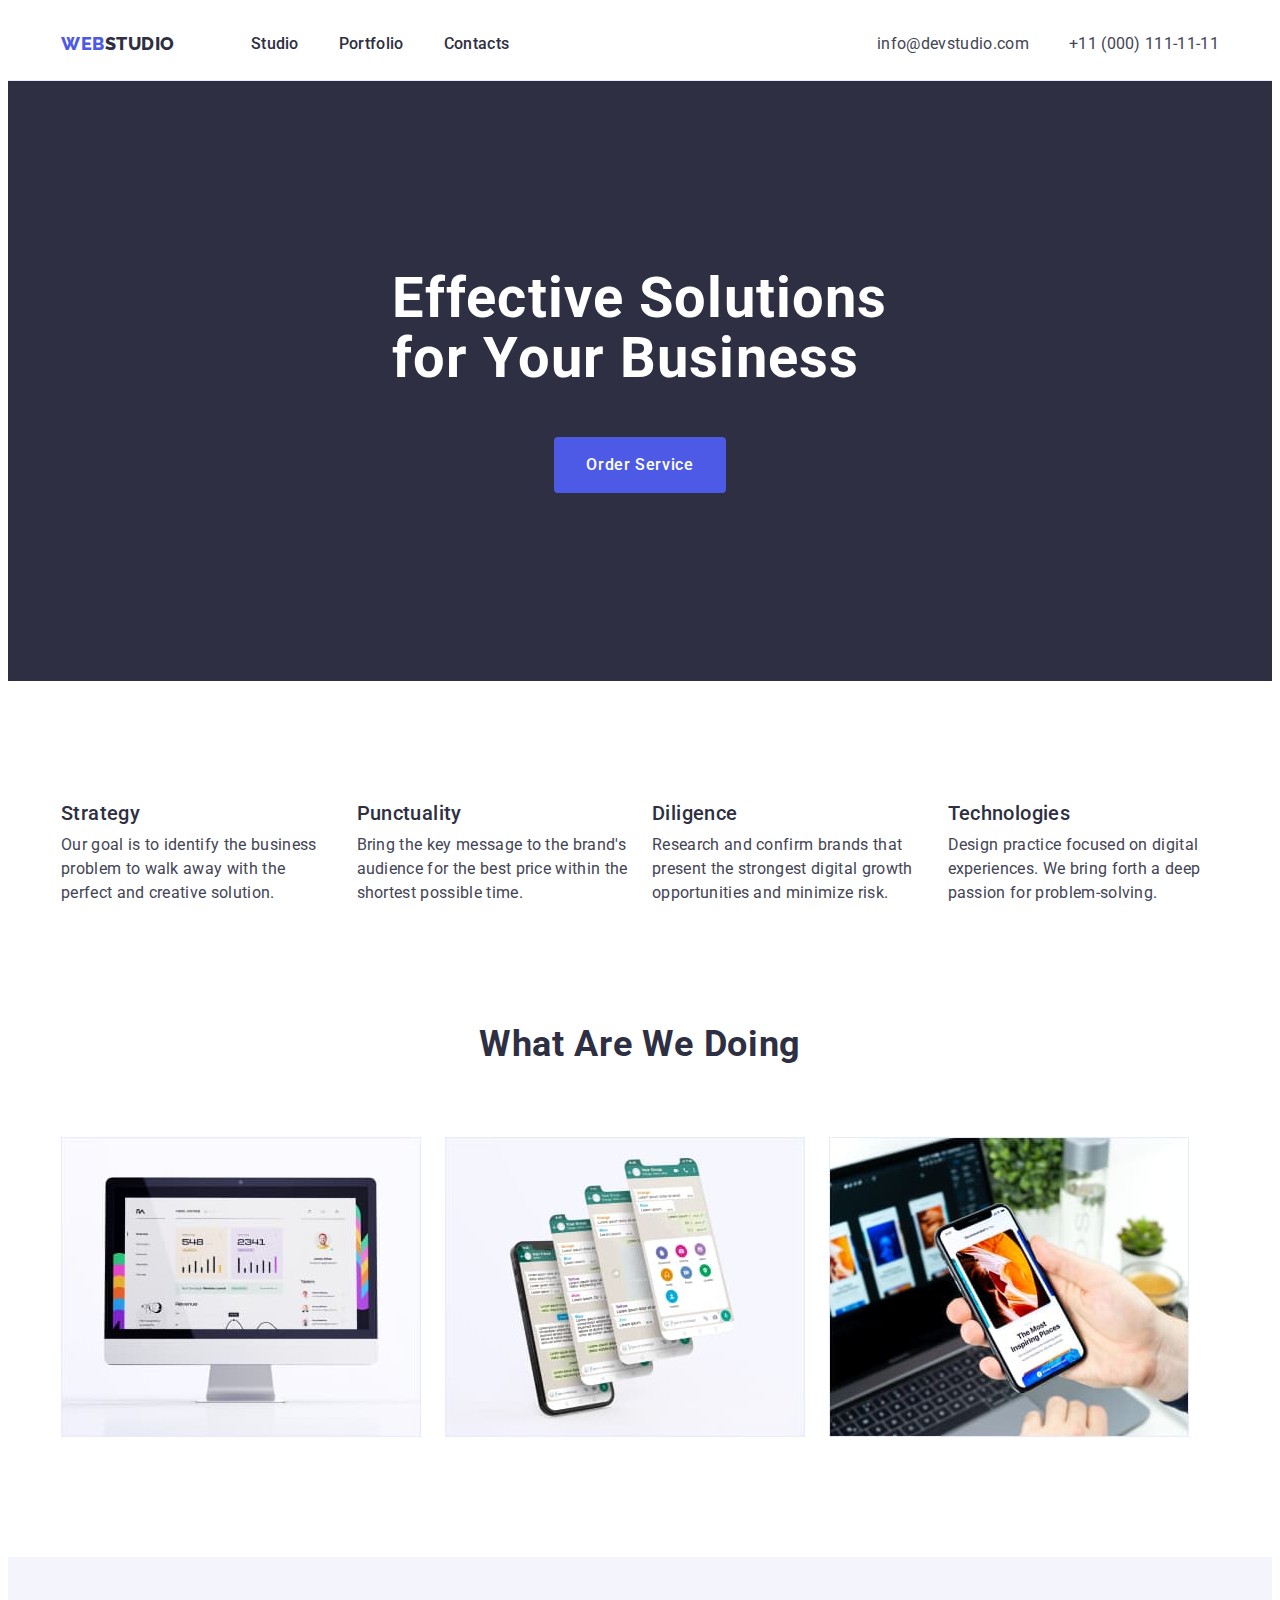
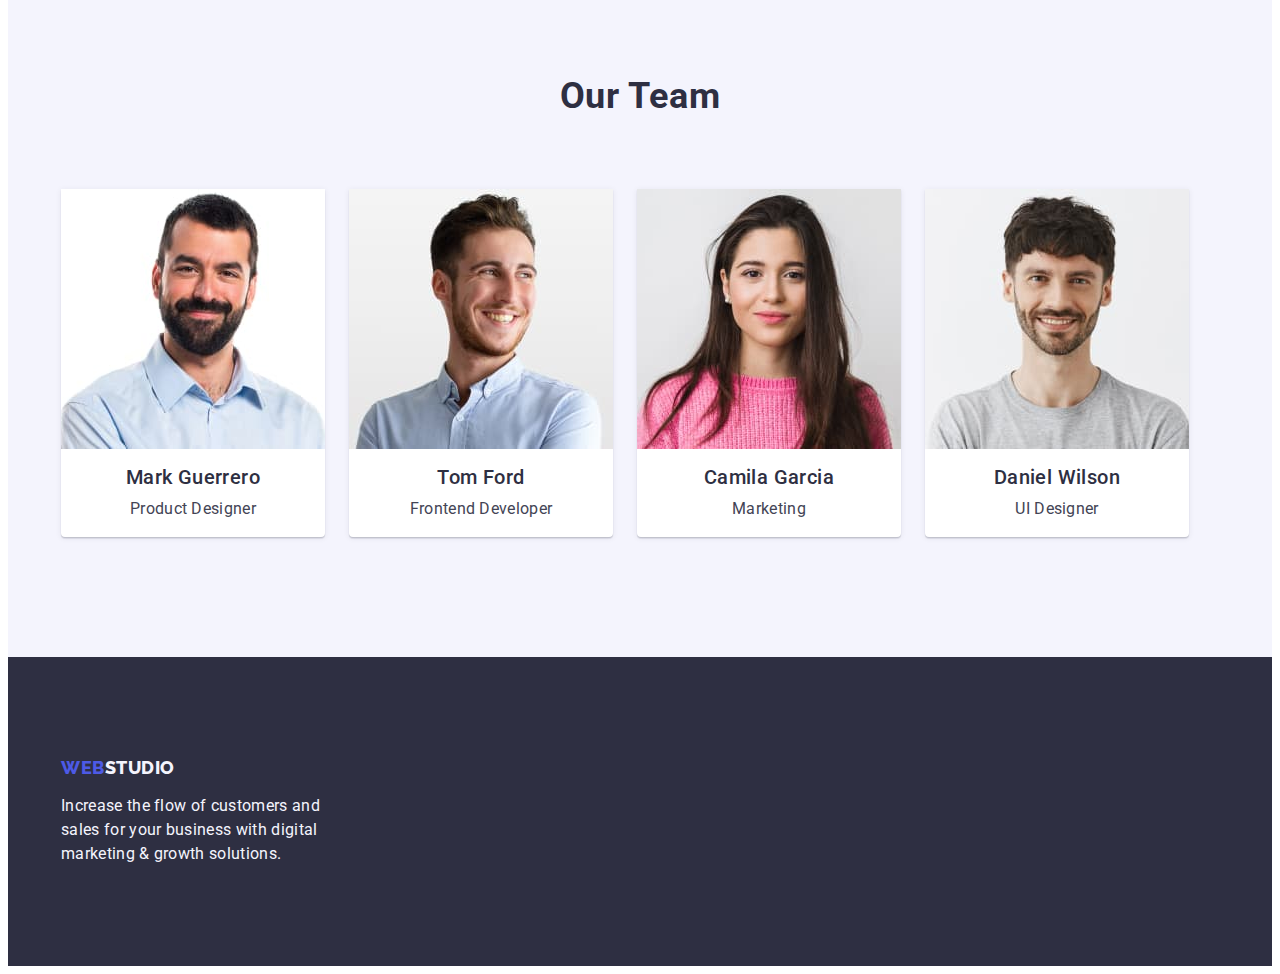
==== index.html @ 802c0e34 "Initial commit" ====
<!DOCTYPE html>
<html lang="en">
  <head>
    <meta charset="UTF-8" />
    <meta http-equiv="X-UA-Compatible" content="IE=edge" />
    <meta name="viewport" content="width=device-width, initial-scale=1.0" />
    <title>Studio</title>
    <link rel="preconnect" href="https://fonts.googleapis.com" />
    <link rel="preconnect" href="https://fonts.gstatic.com" crossorigin />
    <link
      href="https://fonts.googleapis.com/css2?family=Raleway:wght@800&family=Roboto:wght@400;500;700&display=swap"
      rel="stylesheet"
    />
    <link
      rel="stylesheet"
      href="https://cdnjs.cloudflare.com/ajax/libs/modern-normalize/1.1.0/modern-normalize.min.css"
      integrity="sha512-wpPYUAdjBVSE4KJnH1VR1HeZfpl1ub8YT/NKx4PuQ5NmX2tKuGu6U/JRp5y+Y8XG2tV+wKQpNHVUX03MfMFn9Q=="
      crossorigin="anonymous"
      referrerpolicy="no-referrer"
    />
    <link rel="stylesheet" href="./css/styles.css" />
  </head>
  <!-- =======================Header================ -->

    <header class="page-header">
      <div class="container page-header-container">
        <nav class="page-nav">
          <a href="./index.html" class="web-logo link"
            >Web<span class="studio-logo-dark">Studio</span></a
          >
          <ul class="menu list">
            <li class="menu-item">
              <a class="menu-link link" href="./index.html">Studio</a>
            </li>
            <li class="menu-item">
              <a class="menu-link link" href="./portfolio.html">Portfolio</a>
            </li>
            <li class="menu-item">
              <a class="menu-link link" href="">Contacts</a>
            </li>
          </ul>
        </nav>
        <div>
          <address class="adress">
            <ul class="contact list">
              <li class="contact-list">
                <a class="contact-link link" href="mailto:info@devstudio.com"
                  >info@devstudio.com</a
                >
              </li>
              <li class="contact-list">
                <a class="contact-link link" href="tel:+110001111111"
                  >+11 (000) 111-11-11</a
                >
              </li>
            </ul>
          </address>
        </div>
      </div>
    </header>                   
    <main>
      <!--===================== Section hero ============-->
      <section class="hero">
        <div class="container hero-container">
          <h1 class="hero-title">Effective Solutions for Your Business</h1>
          <button type="button" class="type-button">Order Service</button>
        </div>
      </section>
      <!-- =================Section task and goals============= -->
      <section class="section-task section">
        <div class="container task-container">
          <h2 class="secondary-title" hidden>Tasks and goals</h2>

          <ul class="task-list list">
            <li class="title-list">
              <h3 class="title">Strategy</h3>
              <p class="descr-title descr-title-dark">
                Our goal is to identify the business problem to walk away with
                the perfect and creative solution.
              </p>
            </li>
            <li class="title-list">
              <h3 class="title">Punctuality</h3>
              <p class="descr-title descr-title-dark">
                Bring the key message to the brand's audience for the best price
                within the shortest possible time.
              </p>
            </li>
            <li class="title-list">
              <h3 class="title">Diligence</h3>
              <p class="descr-title descr-title-dark">
                Research and confirm brands that present the strongest digital
                growth opportunities and minimize risk.
              </p>
            </li>
            <li class="title-list">
              <h3 class="title">Technologies</h3>
              <p class="descr-title descr-title-dark">
                Design practice focused on digital experiences. We bring forth a
                deep passion for problem-solving.
              </p>
            </li>
          </ul>
        </div>
      </section>
      <!-- ================Section What are we doing ============-->
      <section class="section-work">
        <div class="container">
          <h2 class="secondary-title">What are we doing</h2>
          <ul class="work list">
            <li class="work-logo">
              <img src="./images/img1.jpg" alt="Photo" width="360" />
            </li>
            <li class="work-logo">
              <img src="./images/img2.jpg" alt="Photo" width="360" />
            </li>
            <li class="work-logo">
              <img src="./images/img3.jpg" alt="Photo" width="360" />
            </li>
          </ul>
        </div>
      </section>
      <!--======================= Section our team================ -->
      <section class="section-team section">
        <div class="container">
          <h2 class="secondary-title">Our Team</h2>
          <ul class="team list">
            <li class="team-list">
              <img
                src="./images/mark-guerrero.jpg"
                alt="mark guerrero"
                width="264"
              />
              <div class="employees-card">
                <h3 class="name-title">Mark Guerrero</h3>
                <p class="descr-title descr-title-dark">Product Designer</p>
              </div>
            </li>
            <li class="team-list">
              <img src="./images//tom-ford.jpg" alt="tom ford" width="264" />
              <div class="employees-card">
                <h3 class="name-title">Tom Ford</h3>
                <p class="descr-title descr-title-dark">Frontend Developer</p>
              </div>
            </li>
            <li class="team-list">
              <img
                src="./images/camila-garcia.jpg"
                alt="camila garcia"
                width="264"
              />
              <div class="employees-card">
                <h3 class="name-title">Camila Garcia</h3>
                <p class="descr-title descr-title-dark">Marketing</p>
              </div>
            </li>
            <li class="team-list">
              <img
                src="./images/daniel-wilson.jpg"
                alt="daniel wilson"
                width="264"
              />
              <div class="employees-card">
                <h3 class="name-title">Daniel Wilson</h3>
                <p class="descr-title descr-title-dark">UI Designer</p>
              </div>
            </li>
          </ul>
        </div>
      </section>
    </main>
    <!-- =============================Footer====================== -->

    <footer class="page-footer">
      <div class="container box-footer">
        <a href="./index.html" class="web-logo link"
          >Web<span class="studio-logo-light">Studio</span></a
        >
        <p class="descr-title descr-title-light">
          Increase the flow of customers and sales for your business with
          digital marketing & growth solutions.
        </p>
      </div>
    </footer>
  </body>
</html>
---- css/styles.css ----
:root {
  --accent-color: #404bbf;
  --pimary-font: "Roboto", sans-serif;
  --secondary-font: "Raleway", sans-serif;
  --primary-text-color: #434455;
  --secondary-text-color: #2e2f42;
  --background-color-navy: #2e2f42;
  --logo-text-light: #f4f4fd;
  --background-color-white: #ffffff;
  --background-color-cloud: #f4f4fd;
  --web-logo: #4d5ae5;
  --paragraf-dark: #434455;
  --white: #ffffff;
  --cloud: #f4f4fd;
  --button-iris: #4d5ae5;
}

h1,
h2,
h3,
h4,
p {
  margin-top: 0;
  margin-bottom: 0;
}
ul,
ol {
  margin-top: 0;
  margin-bottom: 0;
  padding-left: 0;
}
img {
  display: block;
  max-width: 100%;
  height: auto;
}
button {
  cursor: pointer;
}

.link {
  text-decoration: none;
}
.list {
  list-style: none;
}
body {
  font-family: var(--pimary-font);
  color: var(--primary-text-color);
  background-color: var(--background-color-white);
}

.section {
  padding-top: 120px;
  padding-bottom: 120px;
}
.container {
  width: 1158px;
  margin-left: auto;
  margin-right: auto;

  padding-left: 15px;
  padding-right: 15px;
}

.descr-title-dark {
  color: var(--paragraf-dark);
}
.descr-title-light {
  color: var(--cloud);
}
.adress {
  font-style: normal;
}

/* ======================================Header========================================== */
.page-header {
  padding-top: 24px;
  padding-bottom: 24px;
  border-bottom: 1px solid #e7e9fc;
}
.page-header-container {
  display: flex;
  align-items: center;
  justify-content: space-between;
}
.page-nav {
  display: flex;
  align-items: center;
}
.studio-logo-dark {
  margin-right: 76px;
}
.menu-item:not(:last-child) {
  margin-right: 40px;
}
.menu {
  display: flex;
  align-items: center;
}
.contact {
  display: flex;
  align-items: center;
}
.contact-link {
  font-size: 16px;
  line-height: 1.5;
  letter-spacing: 0.02em;
  cursor: pointer;
  color: var(--primary-text-color);
}
.contact-list:not(:last-child) {
  margin-right: 40px;
}
.contact-link:hover,
.contact-link:focus {
  color: var(--accent-color);
}
.secondary-title {
  font-weight: 700;
  font-size: 36px;
  line-height: 1.11;
  letter-spacing: 0.02em;
  text-transform: capitalize;
  color: var(--secondary-text-color);
}
.web-logo {
  font-family: var(--secondary-font);
  font-weight: 800;
  font-size: 18px;
  line-height: 1.17;
  letter-spacing: 0.03em;
  text-transform: uppercase;
  color: var(--web-logo);
}

.studio-logo-dark {
  font-family: var(--secondary-font);
  font-weight: 800;
  font-size: 18px;

  letter-spacing: 0.03em;
  text-transform: uppercase;
  color: var(--secondary-text-color);
}

.menu-link {
  font-style: normal;
  font-weight: 500;
  font-size: 16px;
  line-height: 1.5;
  letter-spacing: 0.02em;
  color: var(--secondary-text-color);
}

.menu-link:hover,
.menu-link:focus {
  color: var(--accent-color);
}

/* ======================================Hero========================================== */

.hero {
  background-color: var(--background-color-navy);
  padding-top: 188px;
  padding-bottom: 188px;
}
.hero-title {
  max-width: 496px;
  height: 120px;
  font-weight: 700;
  font-size: 56px;
  line-height: 1.07;
  letter-spacing: 0.02em;
  color: var(--white);
  display: flex;
  align-items: center;
  margin: 0 auto;
  margin-bottom: 48px;
}
.type-button {
  min-width: 169px;
  font-family: inherit;
  font-style: normal;
  font-weight: 500;
  font-size: 16px;
  line-height: 1.5;
  letter-spacing: 0.04em;
  color: var(--white);
  background: var(--web-logo);
  border: none;
  border-radius: 4px;

  margin: auto;

  display: block;
  padding: 16px 32px;
  background: #4d5ae5;
}

.type-button:hover,
.type-button:focus {
  background-color: var(--accent-color);
  color: var(--white);
}

/* ======================================Task and goals========================================== */

.task-list {
  padding: 0;
  margin: 0;

  display: flex;
  flex-wrap: wrap;
}
.title-list {
  width: calc((100% - 72px) / 4);
}

.title-list:not(:last-child) {
  margin-right: 24px;
}

.title {
  font-weight: 500;
  font-size: 20px;
  line-height: 1.2;
  letter-spacing: 0.02em;
  color: var(--secondary-text-color);
}

.descr-title {
  font-size: 16px;
  line-height: 1.5;
  letter-spacing: 0.02em;
}
.descr-title {
  margin-top: 8px;
}
.container > .descr-title-light {
  margin-top: 16px;
  width: 264px;
}
/* ============================Section work==================== */
.section-work {
  padding-bottom: 120px;
}
.secondary-title {
  text-align: center;
  margin-bottom: 72px;
}
.work {
  display: flex;
  flex-wrap: wrap;
}

.work-logo:not(:last-child) {
  margin-right: 24px;
}
/* ========================Our team===================== */

.section-team {
  background-color: var(--background-color-cloud);
}
.team {
  display: flex;
  flex-wrap: wrap;
  text-align: center;
}
.team-list {
  background-color: var(--background-color-white);
  box-shadow: 0px 1px 6px rgba(46, 47, 66, 0.08),
    0px 1px 1px rgba(46, 47, 66, 0.16), 0px 2px 1px rgba(46, 47, 66, 0.08);
  border-radius: 0px 0px 4px 4px;
}
.team-list {
  flex-basis: calc(100% - 72px) / 4;
}
.team-list:not(:last-child) {
  margin-right: 24px;
}
.employees-card {
  padding: 16px 32px;
}
.name-title {
  font-weight: 500;
  font-size: 20px;
  line-height: 1.2;
  letter-spacing: 0.02em;
  color: var(--secondary-text-color);
}
/* ======================================footer========================================== */

.page-footer {
  background-color: var(--background-color-navy);
  padding-top: 100px;
  padding-bottom: 100px;
}
.studio-logo-light {
  color: var(--cloud);
}

/* <!-- ==================Portfolio ==================--> */
.page-works {
  padding-top: 96px;
  padding-bottom: 120px;
}

.nav-button {
  min-width: 116px;
  font-family: inherit;
  font-weight: 500;
  font-size: 16px;
  line-height: 1.5;
  letter-spacing: 0.04em;
  color: var(--button-iris);
  background: var(--background-color-cloud);
  border: none;
  padding: 12px 24px;
  border: 1px solid #e7e9fc;
  border-radius: 4px;
}
.portfolio-button:not(:last-child) {
  margin-right: 24px;
}

.buttons {
  display: flex;
  flex-wrap: wrap;
  justify-content: center;
  margin-bottom: 72px;
}

.nav-button:hover,
.nav-button:focus {
  background-color: var(--accent-color);
  color: var(--white);
}

.portfolio-list {
  padding: 0;
  margin: 0;
  display: flex;
  flex-wrap: wrap;
  gap: 24px;
  row-gap: 48px;
}

.portfolio-list > .portfolio-item {
  flex-basis: calc(100% - 48px) / 3;
}
.card {
  border: solid 1px #e7e9fc;
  border-top: none;
  padding-top: 32px;
  padding-bottom: 32px;
  padding-left: 16px;
}
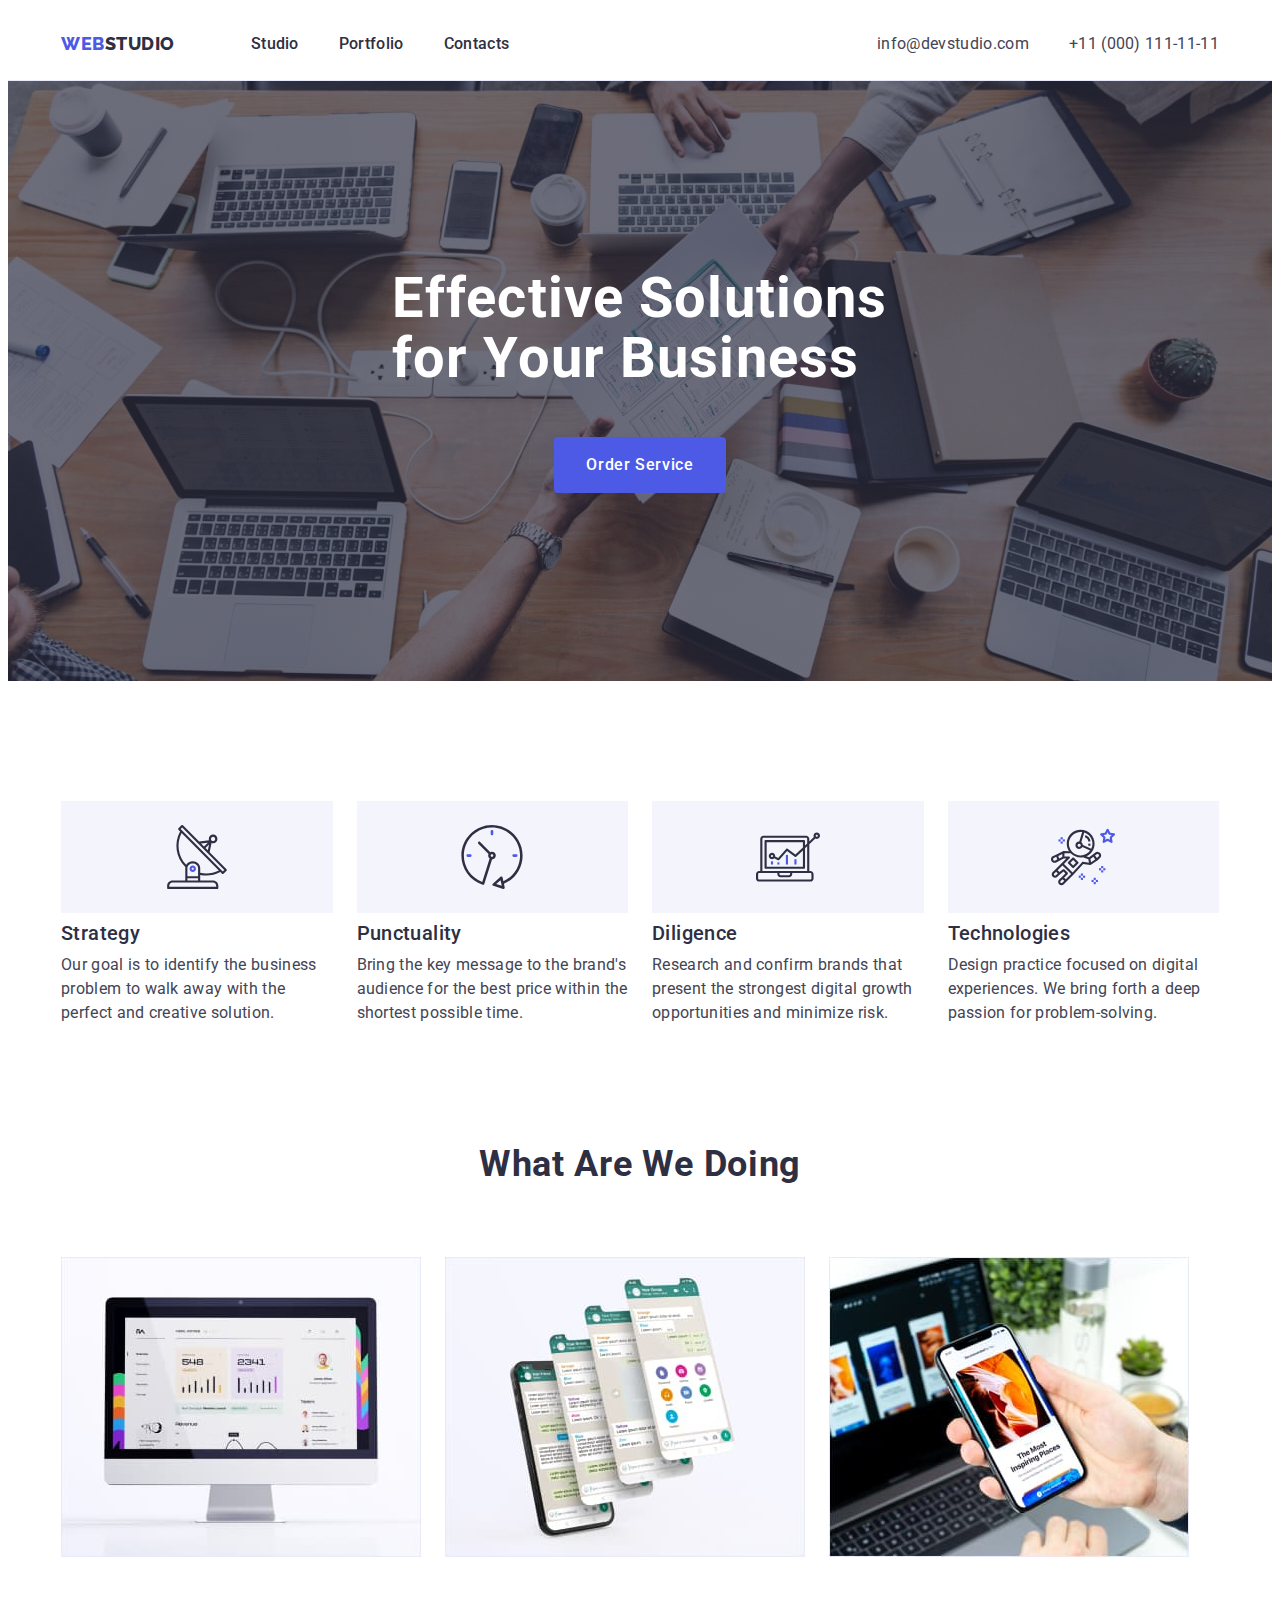
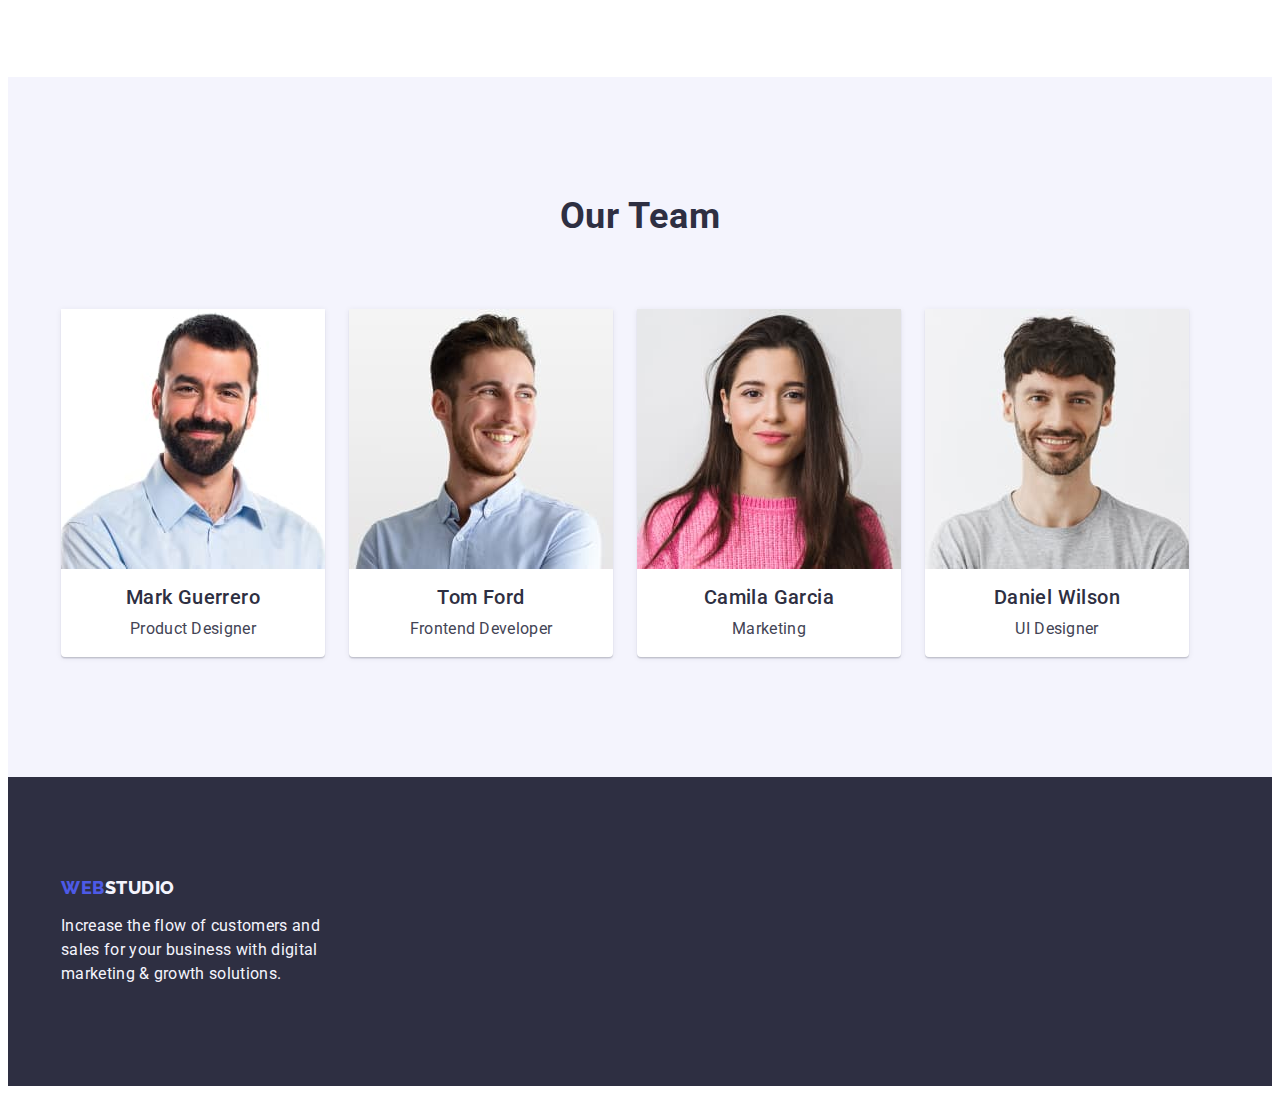
==== commit a97e31e0: "Summary" ====
--- a/index.html
+++ b/index.html
@@ -60,10 +60,13 @@
     </header>                   
     <main>
       <!--===================== Section hero ============-->
+       <div class="overlay">
       <section class="hero">
         <div class="container hero-container">
+         
           <h1 class="hero-title">Effective Solutions for Your Business</h1>
           <button type="button" class="type-button">Order Service</button>
+        </div>
         </div>
       </section>
       <!-- =================Section task and goals============= -->
@@ -71,29 +74,29 @@
         <div class="container task-container">
           <h2 class="secondary-title" hidden>Tasks and goals</h2>
 
-          <ul class="task-list list">
-            <li class="title-list">
+          <ul class="task-list list ">
+            <li class="title-list icon-antenna position-icon">
               <h3 class="title">Strategy</h3>
               <p class="descr-title descr-title-dark">
                 Our goal is to identify the business problem to walk away with
                 the perfect and creative solution.
               </p>
             </li>
-            <li class="title-list">
+            <li class="title-list icon-clock position-icon">
               <h3 class="title">Punctuality</h3>
               <p class="descr-title descr-title-dark">
                 Bring the key message to the brand's audience for the best price
                 within the shortest possible time.
               </p>
             </li>
-            <li class="title-list">
+            <li class="title-list icon-diagram position-icon">
               <h3 class="title">Diligence</h3>
               <p class="descr-title descr-title-dark">
                 Research and confirm brands that present the strongest digital
                 growth opportunities and minimize risk.
               </p>
             </li>
-            <li class="title-list">
+            <li class="title-list icon-astronaut position-icon">
               <h3 class="title">Technologies</h3>
               <p class="descr-title descr-title-dark">
                 Design practice focused on digital experiences. We bring forth a
--- a/css/styles.css
+++ b/css/styles.css
@@ -72,7 +72,11 @@
 .adress {
   font-style: normal;
 }
-
+.position-icon::before {
+  background-repeat: no-repeat;
+  background-position: center;
+  
+}
 /* ======================================Header========================================== */
 .page-header {
   padding-top: 24px;
@@ -161,7 +165,6 @@
 /* ======================================Hero========================================== */
 
 .hero {
-  background-color: var(--background-color-navy);
   padding-top: 188px;
   padding-bottom: 188px;
 }
@@ -177,6 +180,21 @@
   align-items: center;
   margin: 0 auto;
   margin-bottom: 48px;
+}
+.overlay {
+  max-width: 1440px;
+  height: 600px;
+  margin-right: auto;
+  margin-left: auto;
+  background-image: linear-gradient(
+      to right,
+      rgba(46, 47, 66, 0.7),
+      rgba(46, 47, 66, 0.7)
+    ),
+    url(../images/people-office\ .jpg);
+  background-size: cover;
+  background-position: center;
+  background-repeat: no-repeat;
 }
 .type-button {
   min-width: 169px;
@@ -219,6 +237,30 @@
 
 .title-list:not(:last-child) {
   margin-right: 24px;
+}
+.title-list::before {
+  display: block;
+  content: "";
+  height: 112px;
+  background-color: var(--background-color-cloud);
+ 
+  margin-bottom: 8px;
+}
+.icon-antenna::before {
+  background-image: url(../images/antenna\ .svg);
+  background-size: 64px;
+}
+.icon-clock::before {
+  background-image: url(../images/clock\ .svg);
+  background-size: 64px;
+}
+.icon-diagram::before {
+  background-image: url(../images/diagram\ .svg);
+  background-size: 64px;
+}
+.icon-astronaut::before {
+  background-image: url(../images/astronaut\ .svg);
+ background-size: 64px;
 }
 
 .title {
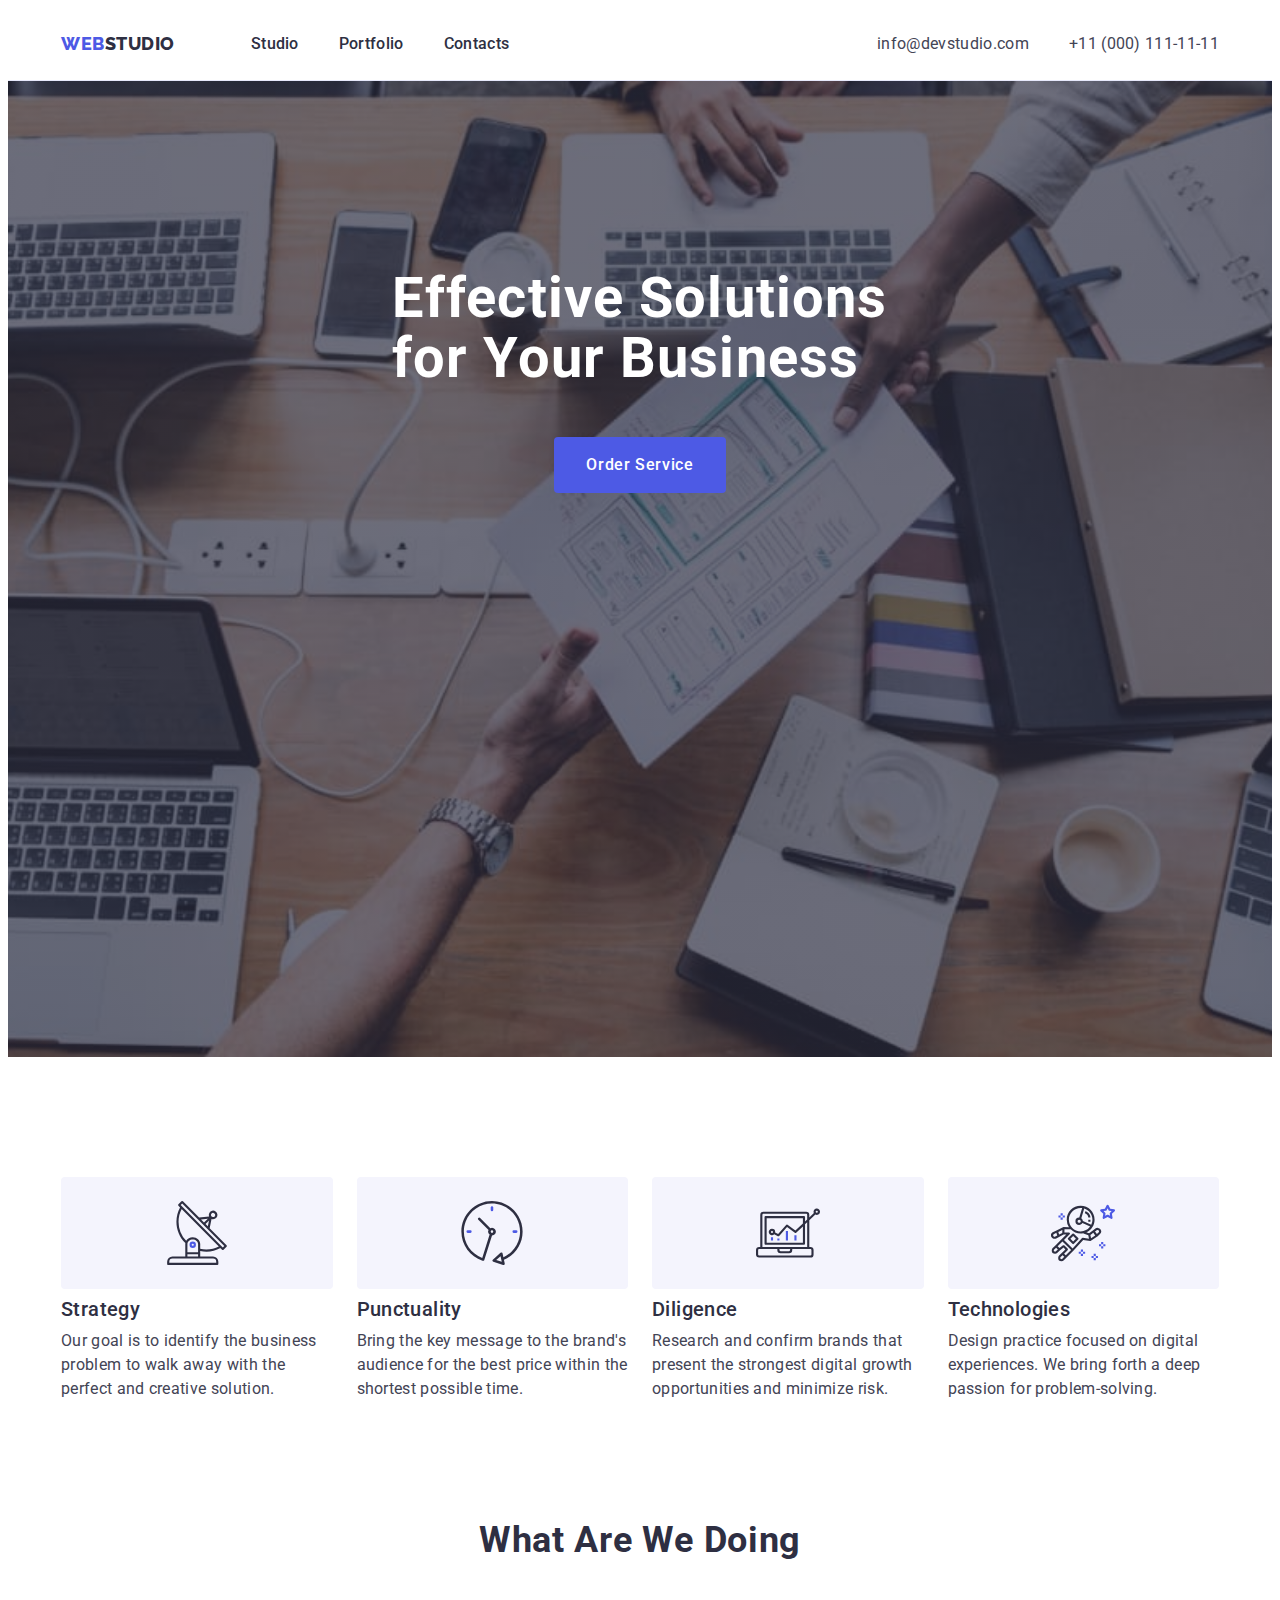
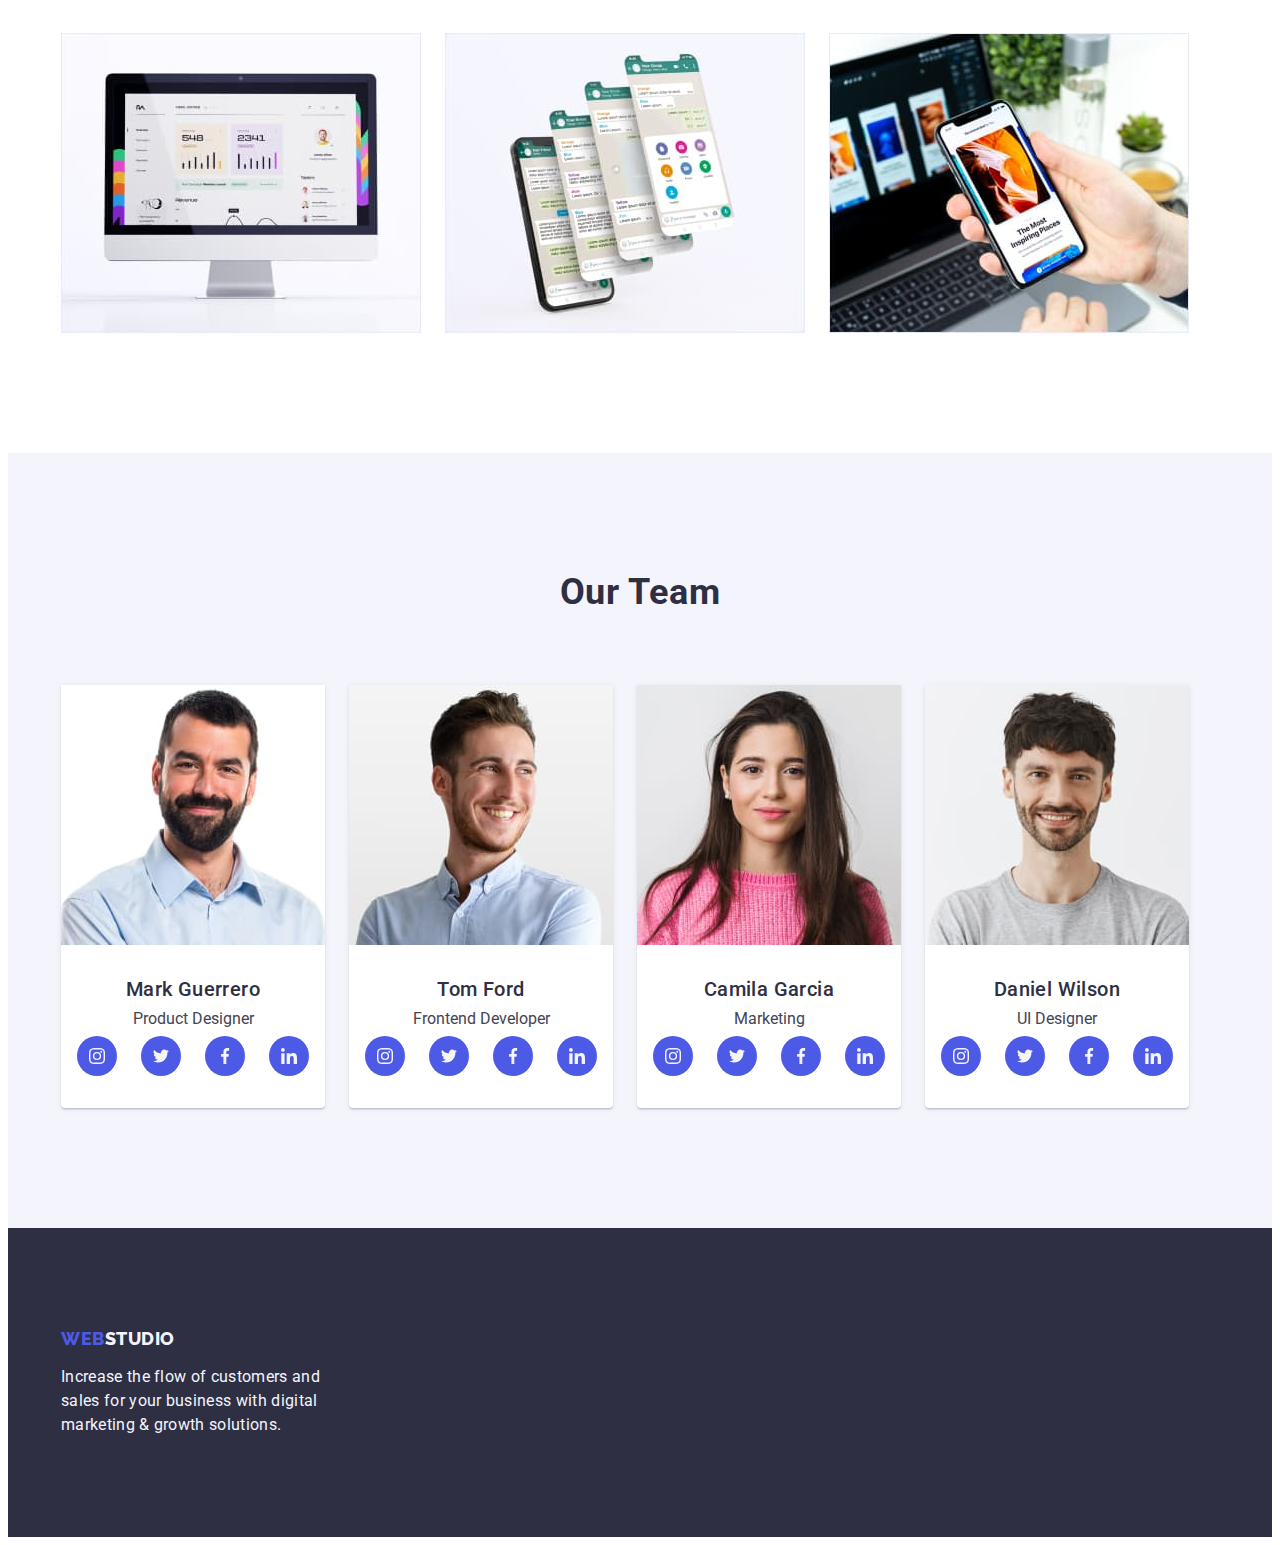
==== commit 4b232378: "Summary" ====
--- a/index.html
+++ b/index.html
@@ -21,7 +21,7 @@
     <link rel="stylesheet" href="./css/styles.css" />
   </head>
   <!-- =======================Header================ -->
-
+  <body>
     <header class="page-header">
       <div class="container page-header-container">
         <nav class="page-nav">
@@ -57,16 +57,14 @@
           </address>
         </div>
       </div>
-    </header>                   
+    </header>
     <main>
       <!--===================== Section hero ============-->
-       <div class="overlay">
-      <section class="hero">
+
+      <section class="hero overlay">
         <div class="container hero-container">
-         
           <h1 class="hero-title">Effective Solutions for Your Business</h1>
           <button type="button" class="type-button">Order Service</button>
-        </div>
         </div>
       </section>
       <!-- =================Section task and goals============= -->
@@ -74,34 +72,63 @@
         <div class="container task-container">
           <h2 class="secondary-title" hidden>Tasks and goals</h2>
 
-          <ul class="task-list list ">
+          <ul class="task-list list">
             <li class="title-list icon-antenna position-icon">
-              <h3 class="title">Strategy</h3>
-              <p class="descr-title descr-title-dark">
-                Our goal is to identify the business problem to walk away with
-                the perfect and creative solution.
-              </p>
-            </li>
-            <li class="title-list icon-clock position-icon">
-              <h3 class="title">Punctuality</h3>
-              <p class="descr-title descr-title-dark">
-                Bring the key message to the brand's audience for the best price
-                within the shortest possible time.
-              </p>
-            </li>
-            <li class="title-list icon-diagram position-icon">
-              <h3 class="title">Diligence</h3>
-              <p class="descr-title descr-title-dark">
-                Research and confirm brands that present the strongest digital
-                growth opportunities and minimize risk.
-              </p>
-            </li>
-            <li class="title-list icon-astronaut position-icon">
-              <h3 class="title">Technologies</h3>
-              <p class="descr-title descr-title-dark">
-                Design practice focused on digital experiences. We bring forth a
-                deep passion for problem-solving.
-              </p>
+              <a class="task-link-box link" href="">
+                <div class="font-task">
+                  <svg class="task-icon" width="64" height="64">
+                    <use href="./images/icons.svg#icon-antenna"></use>
+                  </svg>
+                </div>
+                <h3 class="title">Strategy</h3>
+                <p class="descr-title descr-title-dark">
+                  Our goal is to identify the business problem to walk away with
+                  the perfect and creative solution.
+                </p>
+              </a>
+            </li>
+
+            <li class="title-list icon-antenna position-icon">
+              <a class="task-link-box link" href="">
+                <div class="font-task">
+                  <svg class="task-icon" width="64" height="64">
+                    <use href="./images/icons.svg#icon-clock"></use>
+                  </svg>
+                </div>
+                <h3 class="title">Punctuality</h3>
+                <p class="descr-title descr-title-dark">
+                  Bring the key message to the brand's audience for the best
+                  price within the shortest possible time.
+                </p>
+              </a>
+            </li>
+            <li class="title-list icon-antenna position-icon">
+              <a class="task-link-box link" href="">
+                <div class="font-task">
+                  <svg class="task-icon" width="64" height="64">
+                    <use href="./images/icons.svg#icon-diagram"></use>
+                  </svg>
+                </div>
+                <h3 class="title">Diligence</h3>
+                <p class="descr-title descr-title-dark">
+                  Research and confirm brands that present the strongest digital
+                  growth opportunities and minimize risk.
+                </p>
+              </a>
+            </li>
+            <li class="title-list icon-antenna position-icon">
+              <a class="task-link-box link" href="">
+                <div class="font-task">
+                  <svg class="task-icon" width="64" height="64">
+                    <use href="./images/icons.svg#icon-astronaut"></use>
+                  </svg>
+                </div>
+                <h3 class="title">Technologies</h3>
+                <p class="descr-title descr-title-dark">
+                  Design practice focused on digital experiences. We bring forth
+                  a deep passion for problem-solving.
+                </p>
+              </a>
             </li>
           </ul>
         </div>
@@ -136,14 +163,78 @@
               />
               <div class="employees-card">
                 <h3 class="name-title">Mark Guerrero</h3>
-                <p class="descr-title descr-title-dark">Product Designer</p>
+                <p class="description-title descr-title-dark">
+                  Product Designer
+                </p>
+                <ul class="team-icon-list list">
+                  <li class="icon-list-item">
+                    <a class="team-icon-link" href="">
+                      <svg class="link-icon" width="16" height="16">
+                        <use href="./images/icons.svg#icon-instagram"></use>
+                      </svg>
+                    </a>
+                  </li>
+                  <li class="icon-list-item">
+                    <a class="team-icon-link" href="">
+                      <svg class="link-icon" width="16" height="16">
+                        <use href="./images/icons.svg#icon-twitter"></use>
+                      </svg>
+                    </a>
+                  </li>
+                  <li class="icon-list-item">
+                    <a class="team-icon-link" href="">
+                      <svg class="link-icon" width="16" height="16">
+                        <use href="./images/icons.svg#icon-facebook"></use>
+                      </svg>
+                    </a>
+                  </li>
+                  <li class="icon-list-item">
+                    <a class="team-icon-link" href="">
+                      <svg class="link-icon" width="16" height="16">
+                        <use href="./images/icons.svg#icon-linkedin"></use>
+                      </svg>
+                    </a>
+                  </li>
+                </ul>
               </div>
             </li>
             <li class="team-list">
               <img src="./images//tom-ford.jpg" alt="tom ford" width="264" />
               <div class="employees-card">
                 <h3 class="name-title">Tom Ford</h3>
-                <p class="descr-title descr-title-dark">Frontend Developer</p>
+                <p class="description-title descr-title-dark">
+                  Frontend Developer
+                </p>
+                <ul class="team-icon-list list">
+                  <li class="icon-list-item">
+                    <a class="team-icon-link" href="">
+                      <svg class="link-icon" width="16" height="16">
+                        <use href="./images/icons.svg#icon-instagram"></use>
+                      </svg>
+                    </a>
+                  </li>
+                  <li class="icon-list-item">
+                    <a class="team-icon-link" href="">
+                      <svg class="link-icon" width="16" height="16">
+                        <use href="./images/icons.svg#icon-twitter"></use>
+                      </svg>
+                    </a>
+                  </li>
+                  <li class="icon-list-item">
+                    <a class="team-icon-link" href="">
+                      <svg class="link-icon" width="16" height="16">
+                        <use href="./images/icons.svg#icon-facebook"></use>
+                      </svg>
+                    </a>
+                  </li>
+                  <li class="icon-list-item">
+                    <a class="team-icon-link" href="">
+                      <svg class="link-icon" width="16" height="16">
+                        <use href="./images/icons.svg#icon-linkedin"></use>
+                      </svg>
+                    </a>
+                  </li>
+                </ul>
               </div>
             </li>
             <li class="team-list">
@@ -154,7 +245,37 @@
               />
               <div class="employees-card">
                 <h3 class="name-title">Camila Garcia</h3>
-                <p class="descr-title descr-title-dark">Marketing</p>
+                <p class="description-title descr-title-dark">Marketing</p>
+                <ul class="team-icon-list list">
+                  <li class="icon-list-item">
+                    <a class="team-icon-link" href="">
+                      <svg class="link-icon" width="16" height="16">
+                        <use href="./images/icons.svg#icon-instagram"></use>
+                      </svg>
+                    </a>
+                  </li>
+                  <li class="icon-list-item">
+                    <a class="team-icon-link" href="">
+                      <svg class="link-icon" width="16" height="16">
+                        <use href="./images/icons.svg#icon-twitter"></use>
+                      </svg>
+                    </a>
+                  </li>
+                  <li class="icon-list-item">
+                    <a class="team-icon-link" href="">
+                      <svg class="link-icon" width="16" height="16">
+                        <use href="./images/icons.svg#icon-facebook"></use>
+                      </svg>
+                    </a>
+                  </li>
+                  <li class="icon-list-item">
+                    <a class="team-icon-link" href="">
+                      <svg class="link-icon" width="16" height="16">
+                        <use href="./images/icons.svg#icon-linkedin"></use>
+                      </svg>
+                    </a>
+                  </li>
+                </ul>
               </div>
             </li>
             <li class="team-list">
@@ -165,7 +286,37 @@
               />
               <div class="employees-card">
                 <h3 class="name-title">Daniel Wilson</h3>
-                <p class="descr-title descr-title-dark">UI Designer</p>
+                <p class="description-title descr-title-dark">UI Designer</p>
+                <ul class="team-icon-list list">
+                  <li class="icon-list-item">
+                    <a class="team-icon-link" href="">
+                      <svg class="link-icon" width="16" height="16">
+                        <use href="./images/icons.svg#icon-instagram"></use>
+                      </svg>
+                    </a>
+                  </li>
+                  <li class="icon-list-item">
+                    <a class="team-icon-link" href="">
+                      <svg class="link-icon" width="16" height="16">
+                        <use href="./images/icons.svg#icon-twitter"></use>
+                      </svg>
+                    </a>
+                  </li>
+                  <li class="icon-list-item">
+                    <a class="team-icon-link" href="">
+                      <svg class="link-icon" width="16" height="16">
+                        <use href="./images/icons.svg#icon-facebook"></use>
+                      </svg>
+                    </a>
+                  </li>
+                  <li class="icon-list-item">
+                    <a class="team-icon-link" href="">
+                      <svg class="link-icon" width="16" height="16">
+                        <use href="./images/icons.svg#icon-linkedin"></use>
+                      </svg>
+                    </a>
+                  </li>
+                </ul>
               </div>
             </li>
           </ul>
--- a/css/styles.css
+++ b/css/styles.css
@@ -72,11 +72,7 @@
 .adress {
   font-style: normal;
 }
-.position-icon::before {
-  background-repeat: no-repeat;
-  background-position: center;
-  
-}
+
 /* ======================================Header========================================== */
 .page-header {
   padding-top: 24px;
@@ -227,40 +223,25 @@
 .task-list {
   padding: 0;
   margin: 0;
-
   display: flex;
   flex-wrap: wrap;
 }
+.font-task {
+  display: flex;
+  height: 112px;
+  border-radius: 4px;
+  background-color: var(--background-color-cloud);
+  margin-bottom: 8px;
+  justify-content: center;
+  align-items: center;
+}
+
 .title-list {
   width: calc((100% - 72px) / 4);
 }
 
 .title-list:not(:last-child) {
   margin-right: 24px;
-}
-.title-list::before {
-  display: block;
-  content: "";
-  height: 112px;
-  background-color: var(--background-color-cloud);
- 
-  margin-bottom: 8px;
-}
-.icon-antenna::before {
-  background-image: url(../images/antenna\ .svg);
-  background-size: 64px;
-}
-.icon-clock::before {
-  background-image: url(../images/clock\ .svg);
-  background-size: 64px;
-}
-.icon-diagram::before {
-  background-image: url(../images/diagram\ .svg);
-  background-size: 64px;
-}
-.icon-astronaut::before {
-  background-image: url(../images/astronaut\ .svg);
- background-size: 64px;
 }
 
 .title {
@@ -276,8 +257,14 @@
   line-height: 1.5;
   letter-spacing: 0.02em;
 }
-.descr-title {
-  margin-top: 8px;
+.title {
+  margin-bottom: 8px;
+}
+.description-title {
+  margin-bottom: 8px;
+}
+.name-title {
+  margin-bottom: 8px;
 }
 .container > .descr-title-light {
   margin-top: 16px;
@@ -321,8 +308,30 @@
 .team-list:not(:last-child) {
   margin-right: 24px;
 }
+
+.team-icon-list {
+  display: flex;
+  justify-content: center;
+  gap: 24px;
+}
+.team-icon-link {
+  display: flex;
+  justify-content: center;
+  align-items: center;
+  width: 40px;
+  height: 40px;
+  border-radius: 50%;
+  background-color: var(--button-iris);
+}
+.link-icon {
+  fill: var(--background-color-cloud);
+}
+.team-icon-link:hover {
+  background-color: var(--accent-color);
+}
+
 .employees-card {
-  padding: 16px 32px;
+  padding: 32px 16px;
 }
 .name-title {
   font-weight: 500;
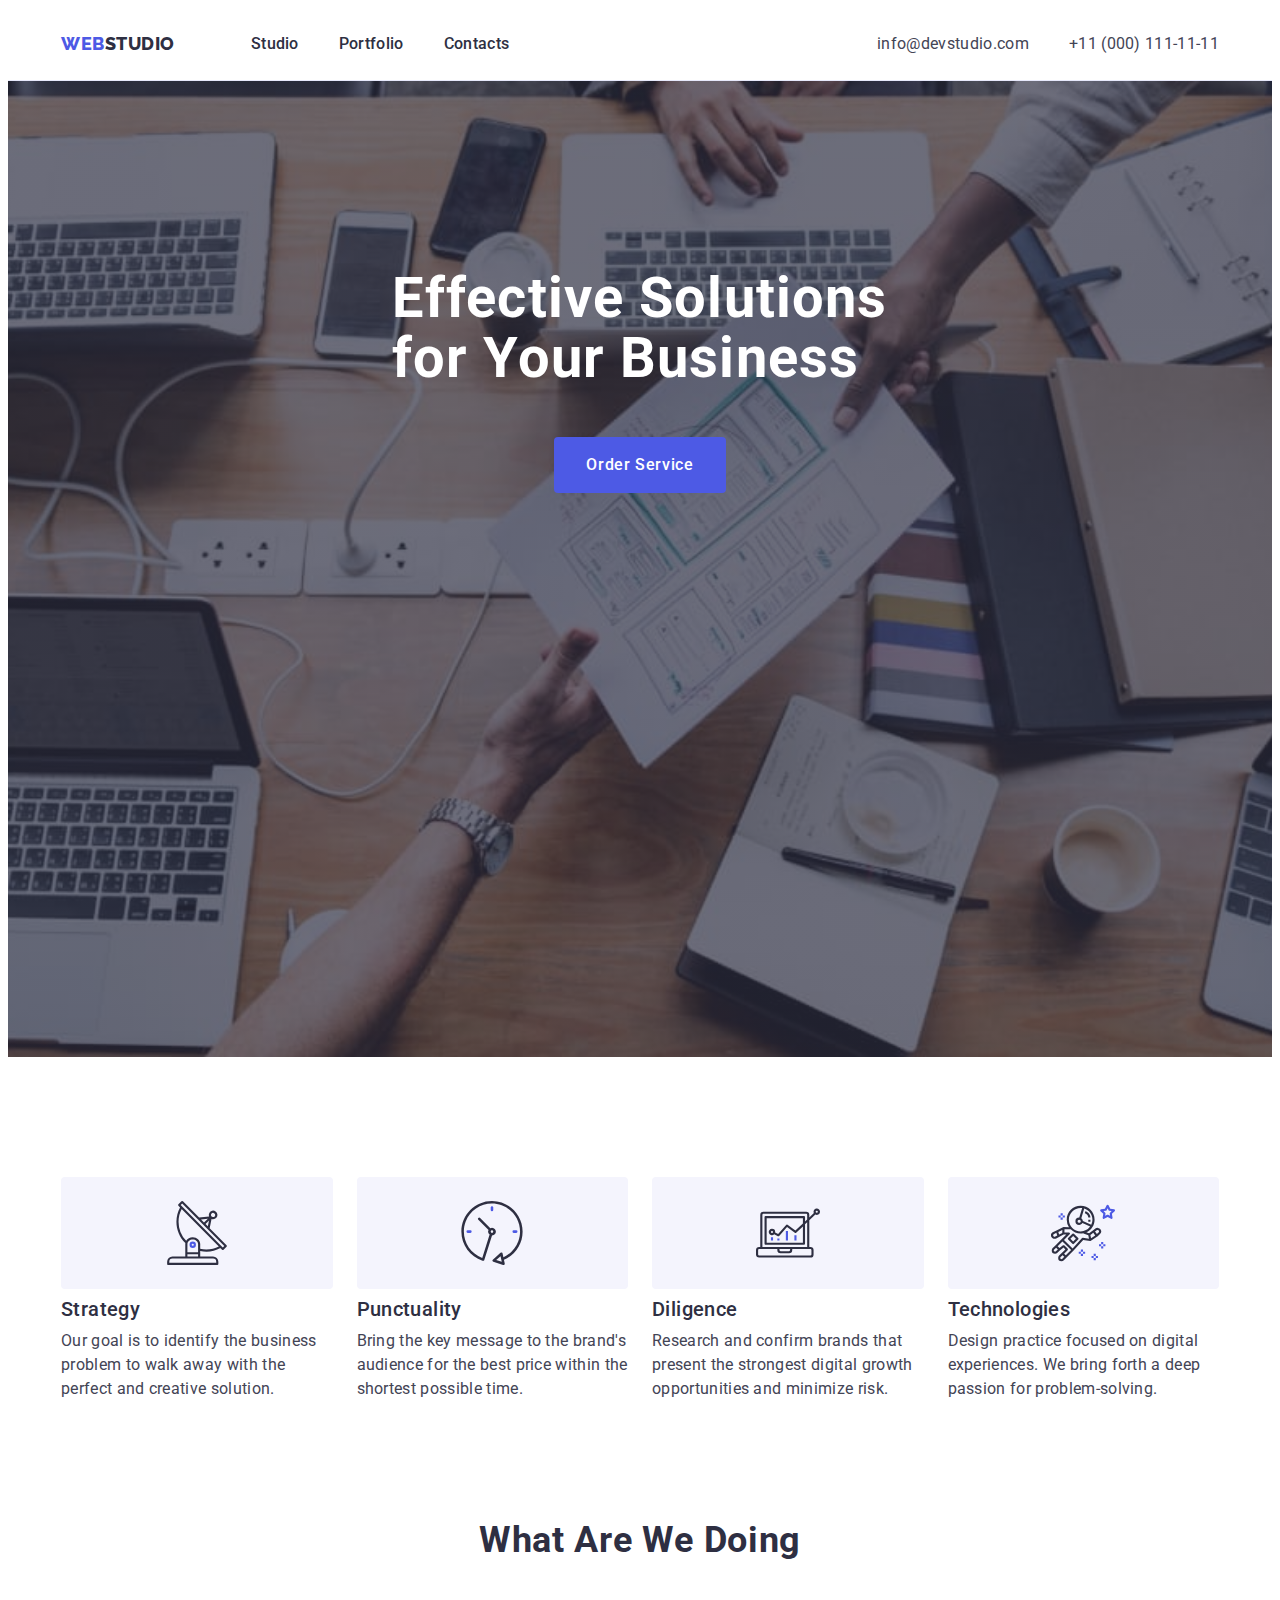
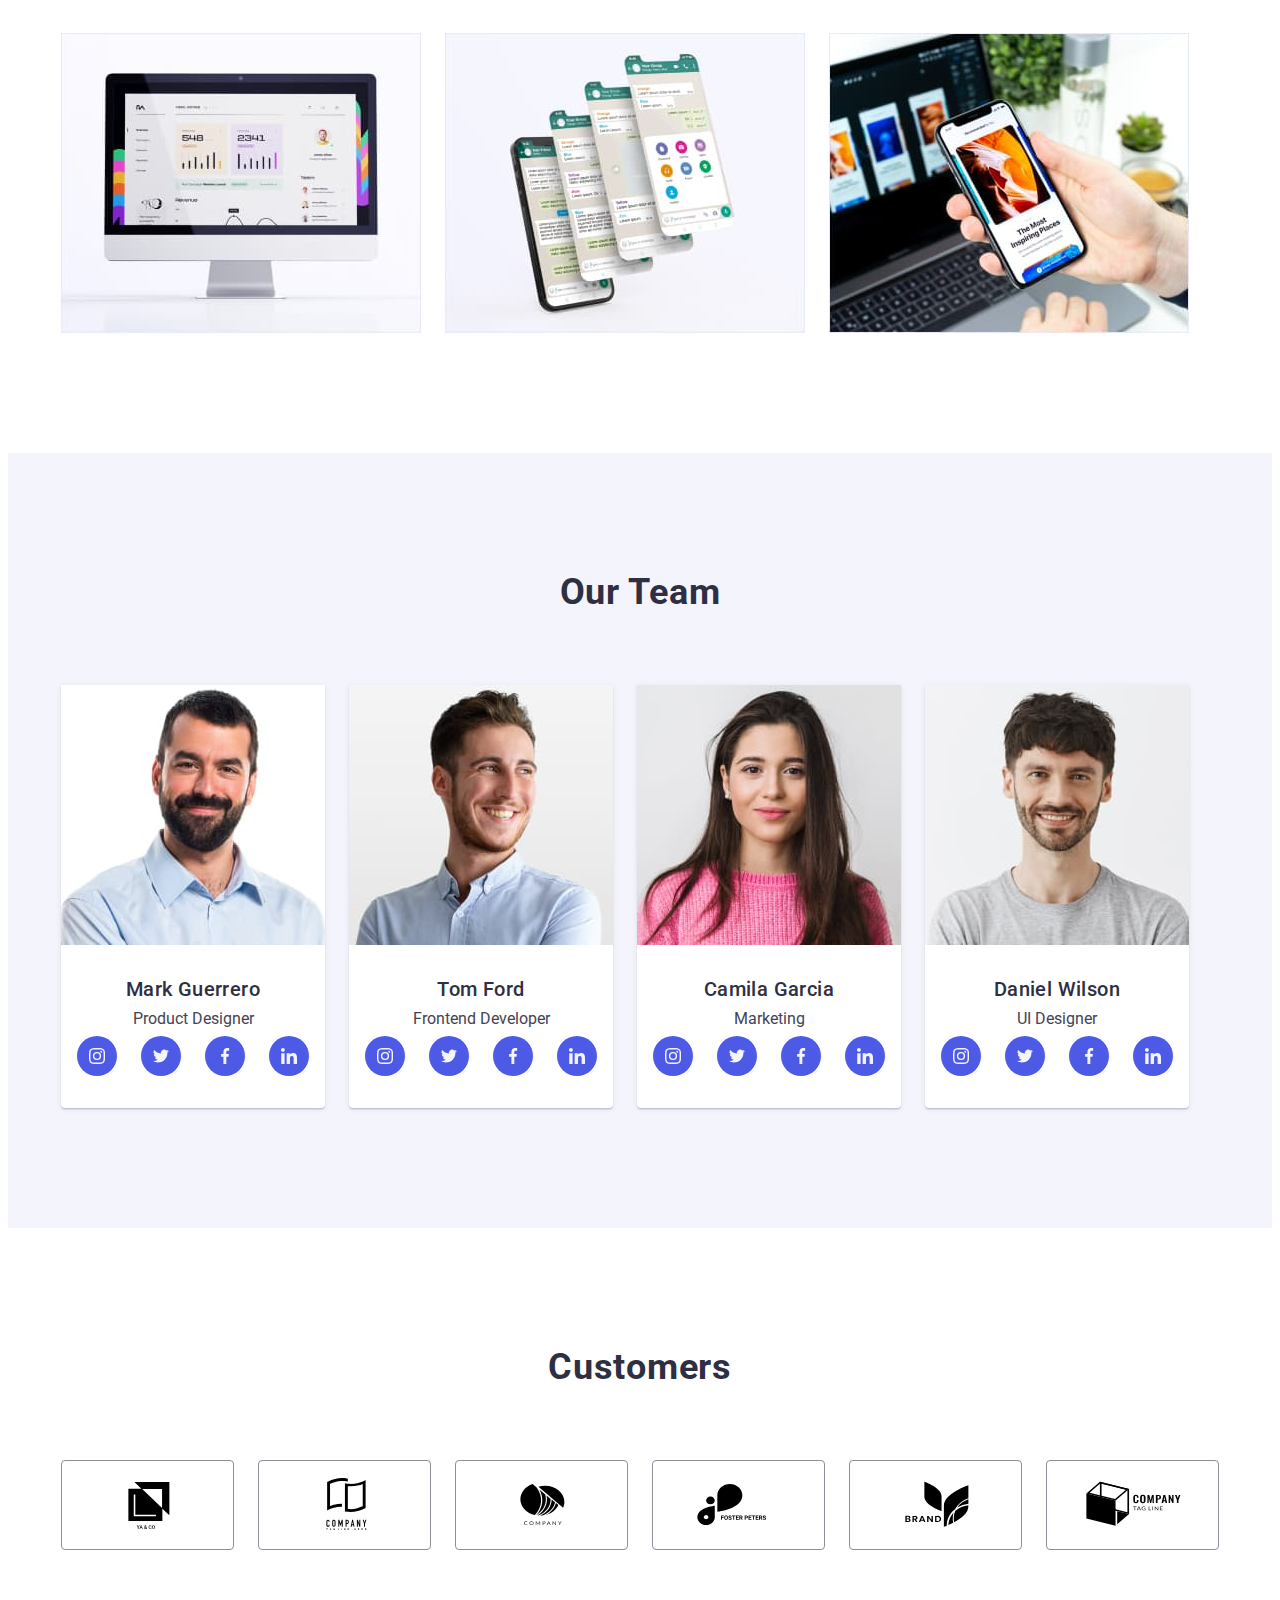
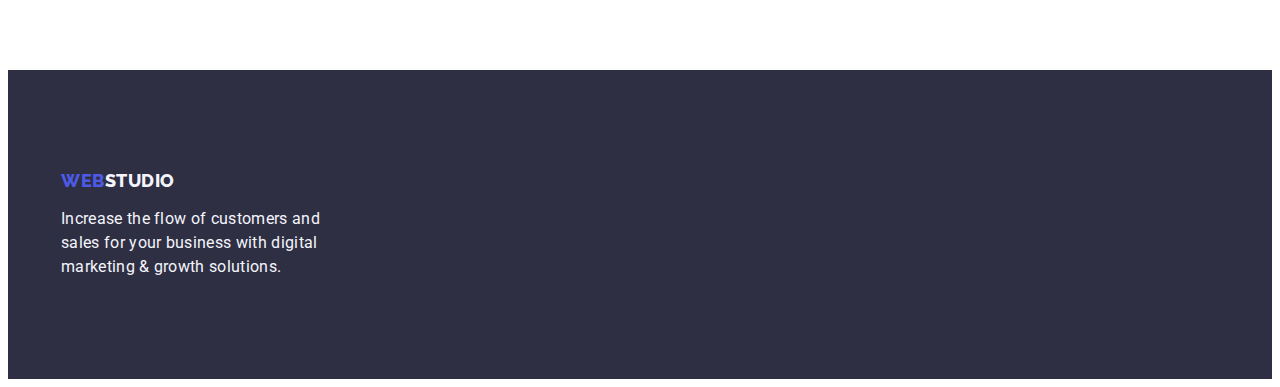
==== commit 40f655a5: "Summary" ====
--- a/index.html
+++ b/index.html
@@ -322,6 +322,67 @@
           </ul>
         </div>
       </section>
+      <section class="section-customers section">
+        <div class="container">
+          <h2 class="secondary-title">Customers</h2>
+          <ul class="custumer-list-logo list">
+            <li class="customer-logo">
+              <a class="customer-icon-link" href="">
+                <div class="font-customer">
+                  <svg class="customer-link" width="104" height="56">
+                    <use href="./images/icons.svg#icon-ya-co"></use>
+                  </svg>
+                </div>
+              </a>
+            </li>
+            <li class="customer-logo">
+              <a class="customer-icon-link link" href="">
+                <div class="font-customer">
+                  <svg class="customer-link" width="104" height="56">
+                    <use href="./images/icons.svg#icon-tagline-here"></use>
+                  </svg>
+                </div>
+              </a>
+            </li>
+            <li class="customer-logo">
+              <a class="customer-icon-link link" href="">
+                <div class="font-customer">
+                  <svg class="customer-link" width="104" height="56">
+                    <use href="./images/icons.svg#icon-company"></use>
+                  </svg>
+                </div>
+              </a>
+            </li>
+            <li class="customer-logo">
+              <a class="customer-icon-link link" href="">
+                <div class="font-customer">
+                  <svg class="customer-link" width="104" height="56">
+                    <use href="./images/icons.svg#icon-foster"></use>
+                  </svg>
+                </div>
+              </a>
+            </li>
+            <li class="customer-logo">
+              <a class="customer-icon-link link" href="">
+                <div class="font-customer">
+                  <svg class="customer-link" width="104" height="56">
+                    <use href="./images/icons.svg#icon-brand"></use>
+                  </svg>
+                </div>
+              </a>
+            </li>
+            <li class="customer-logo">
+              <a class="customer-icon-link link" href="">
+                <div class="font-customer">
+                  <svg class="customer-link" width="104" height="56">
+                    <use href="./images/icons.svg#icon-tag-line"></use>
+                  </svg>
+                </div>
+              </a>
+            </li>
+          </ul>
+        </div>
+      </section>
     </main>
     <!-- =============================Footer====================== -->
 
--- a/css/styles.css
+++ b/css/styles.css
@@ -13,6 +13,7 @@
   --white: #ffffff;
   --cloud: #f4f4fd;
   --button-iris: #4d5ae5;
+  --customer-border: #8e8f99;
 }
 
 h1,
@@ -125,6 +126,7 @@
   color: var(--secondary-text-color);
 }
 .web-logo {
+  display: ;
   font-family: var(--secondary-font);
   font-weight: 800;
   font-size: 18px;
@@ -163,6 +165,7 @@
 .hero {
   padding-top: 188px;
   padding-bottom: 188px;
+  background-color: var(--background-color-navy);
 }
 .hero-title {
   max-width: 496px;
@@ -340,6 +343,34 @@
   letter-spacing: 0.02em;
   color: var(--secondary-text-color);
 }
+/* ======================================Customers============================== */
+
+.custumer-list-logo {
+  display: flex;
+  justify-content: center;
+  gap: 24px;
+}
+
+.customer-icon-link {
+  display: flex;
+  height: 88px;
+  border-radius: 4px;
+  border: 1px solid var(--customer-border);
+  justify-content: center;
+  align-items: center;
+}
+.customer-link {
+  color: currentColor;
+}
+
+.customer-icon-link :is(:hover, :focus) > .customer-link {
+  background-color: var(--accent-color);
+}
+
+.customer-logo {
+  width: calc((100% - 120px) / 6);
+}
+
 /* ======================================footer========================================== */
 
 .page-footer {
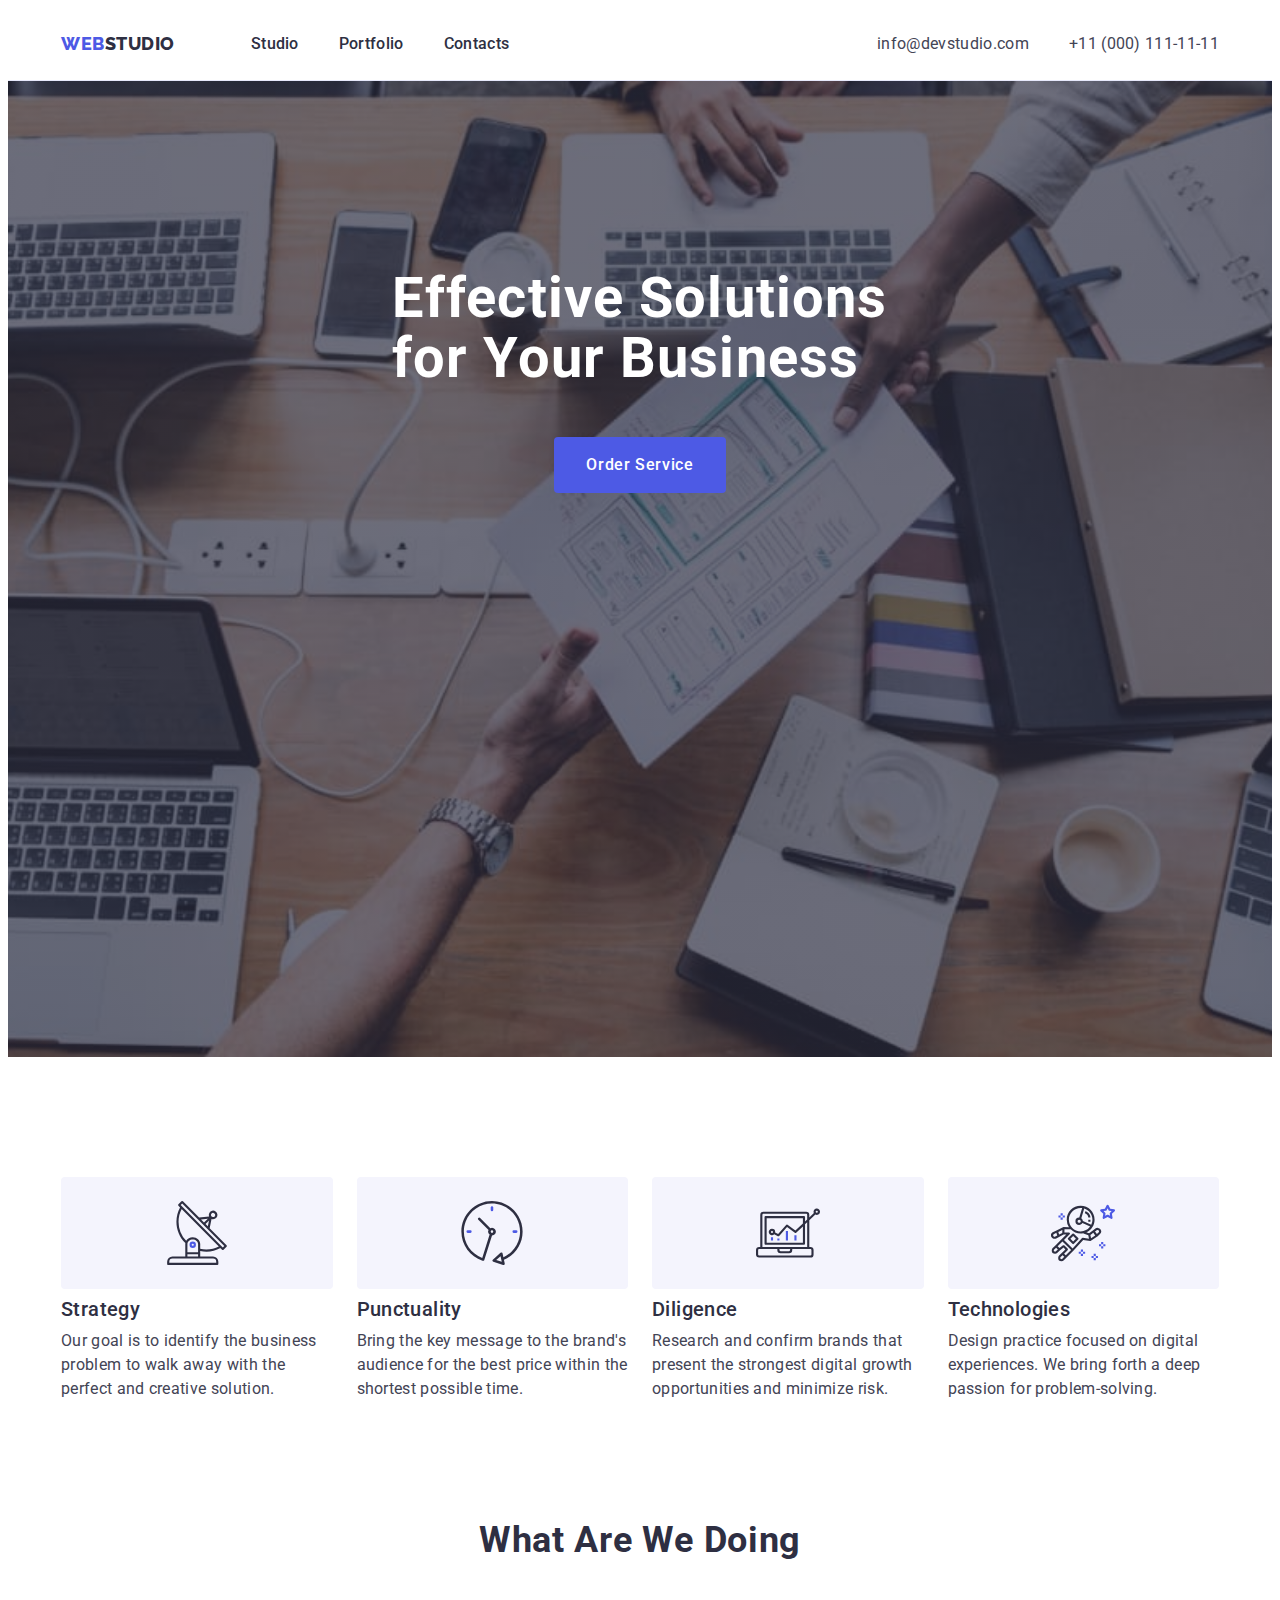
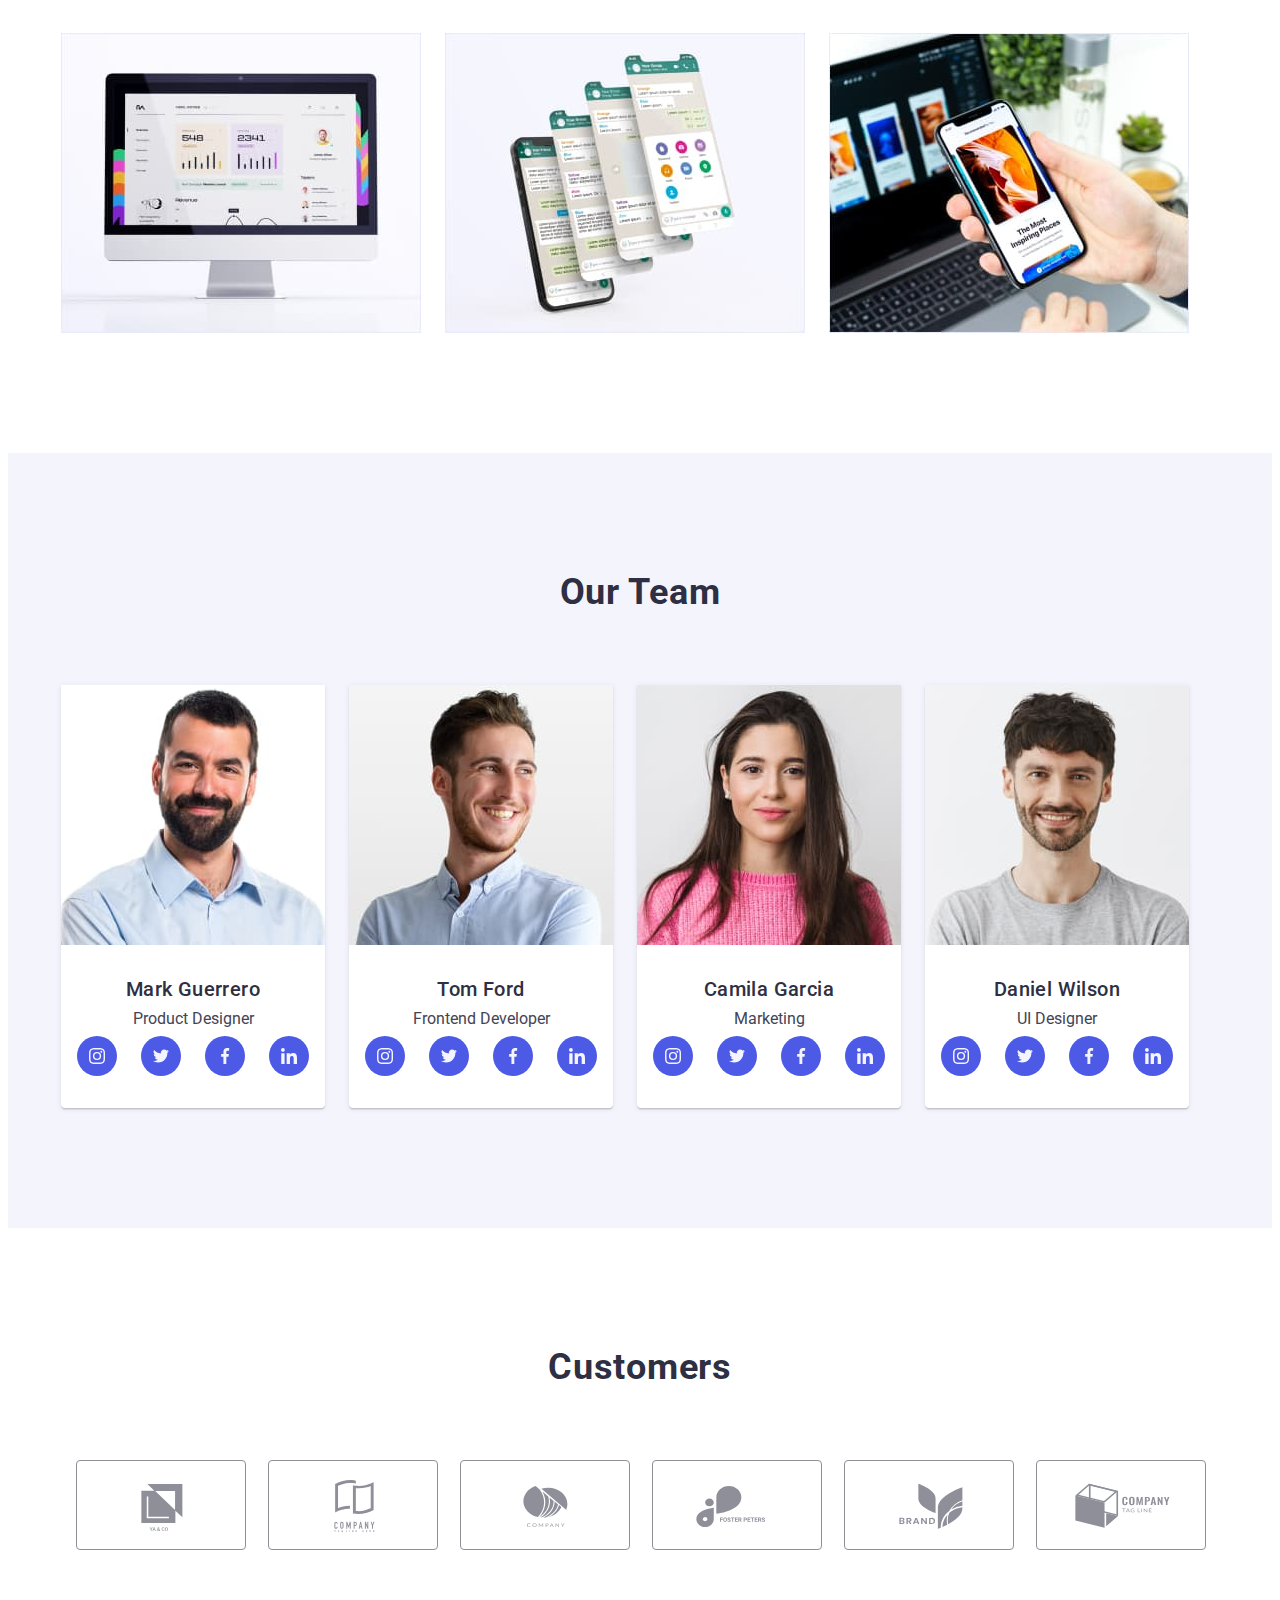
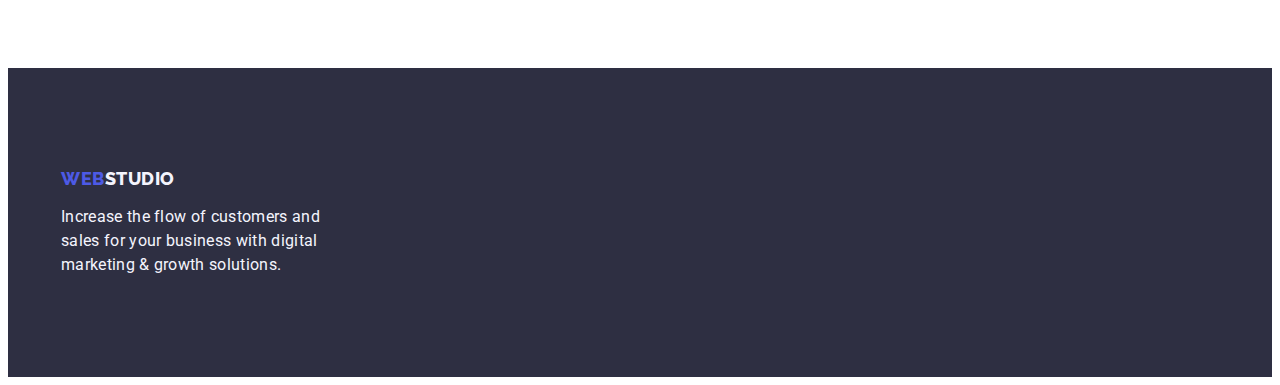
==== commit 4980d9de: "Summary" ====
--- a/index.html
+++ b/index.html
@@ -328,56 +328,44 @@
           <ul class="custumer-list-logo list">
             <li class="customer-logo">
               <a class="customer-icon-link" href="">
-                <div class="font-customer">
-                  <svg class="customer-link" width="104" height="56">
-                    <use href="./images/icons.svg#icon-ya-co"></use>
-                  </svg>
-                </div>
-              </a>
-            </li>
-            <li class="customer-logo">
-              <a class="customer-icon-link link" href="">
-                <div class="font-customer">
-                  <svg class="customer-link" width="104" height="56">
-                    <use href="./images/icons.svg#icon-tagline-here"></use>
-                  </svg>
-                </div>
-              </a>
-            </li>
-            <li class="customer-logo">
-              <a class="customer-icon-link link" href="">
-                <div class="font-customer">
-                  <svg class="customer-link" width="104" height="56">
-                    <use href="./images/icons.svg#icon-company"></use>
-                  </svg>
-                </div>
-              </a>
-            </li>
-            <li class="customer-logo">
-              <a class="customer-icon-link link" href="">
-                <div class="font-customer">
-                  <svg class="customer-link" width="104" height="56">
-                    <use href="./images/icons.svg#icon-foster"></use>
-                  </svg>
-                </div>
-              </a>
-            </li>
-            <li class="customer-logo">
-              <a class="customer-icon-link link" href="">
-                <div class="font-customer">
-                  <svg class="customer-link" width="104" height="56">
-                    <use href="./images/icons.svg#icon-brand"></use>
-                  </svg>
-                </div>
-              </a>
-            </li>
-            <li class="customer-logo">
-              <a class="customer-icon-link link" href="">
-                <div class="font-customer">
-                  <svg class="customer-link" width="104" height="56">
-                    <use href="./images/icons.svg#icon-tag-line"></use>
-                  </svg>
-                </div>
+                <svg class="customer-link" width="104" height="56">
+                  <use href="./images/icons.svg#icon-ya-co"></use>
+                </svg>
+              </a>
+            </li>
+            <li class="customer-logo">
+              <a class="customer-icon-link link" href="">
+                <svg class="customer-link" width="104" height="56">
+                  <use href="./images/icons.svg#icon-tagline-here"></use>
+                </svg>
+              </a>
+            </li>
+            <li class="customer-logo">
+              <a class="customer-icon-link link" href="">
+                <svg class="customer-link" width="104" height="56">
+                  <use href="./images/icons.svg#icon-company"></use>
+                </svg>
+              </a>
+            </li>
+            <li class="customer-logo">
+              <a class="customer-icon-link link" href="">
+                <svg class="customer-link" width="104" height="56">
+                  <use href="./images/icons.svg#icon-foster"></use>
+                </svg>
+              </a>
+            </li>
+            <li class="customer-logo">
+              <a class="customer-icon-link link" href="">
+                <svg class="customer-link" width="104" height="56">
+                  <use href="./images/icons.svg#icon-brand"></use>
+                </svg>
+              </a>
+            </li>
+            <li class="customer-logo">
+              <a class="customer-icon-link link" href="">
+                <svg class="customer-link" width="104" height="56">
+                  <use href="./images/icons.svg#icon-tag-line"></use>
+                </svg>
               </a>
             </li>
           </ul>
--- a/css/styles.css
+++ b/css/styles.css
@@ -347,28 +347,35 @@
 
 .custumer-list-logo {
   display: flex;
+  align-items: center;
   justify-content: center;
   gap: 24px;
 }
 
+.customer-logo {
+  height: 88px;
+  width: 168px;
+}
 .customer-icon-link {
-  display: flex;
-  height: 88px;
+  width: 100%;
+  height: 100%;
+  display: flex;
+  justify-content: center;
+  align-items: center;
   border-radius: 4px;
   border: 1px solid var(--customer-border);
-  justify-content: center;
-  align-items: center;
+}
+.customer-icon-link :hover,
+.customer-icon-link :focus {
+  border-color: var(--accent-color);
 }
 .customer-link {
-  color: currentColor;
-}
-
-.customer-icon-link :is(:hover, :focus) > .customer-link {
-  background-color: var(--accent-color);
-}
-
-.customer-logo {
-  width: calc((100% - 120px) / 6);
+  fill: var(--customer-border);
+}
+
+.customer-icon-link :hover.customer-link,
+.customer-icon-link :focus.customer-link {
+  fill: var(--accent-color);
 }
 
 /* ======================================footer========================================== */
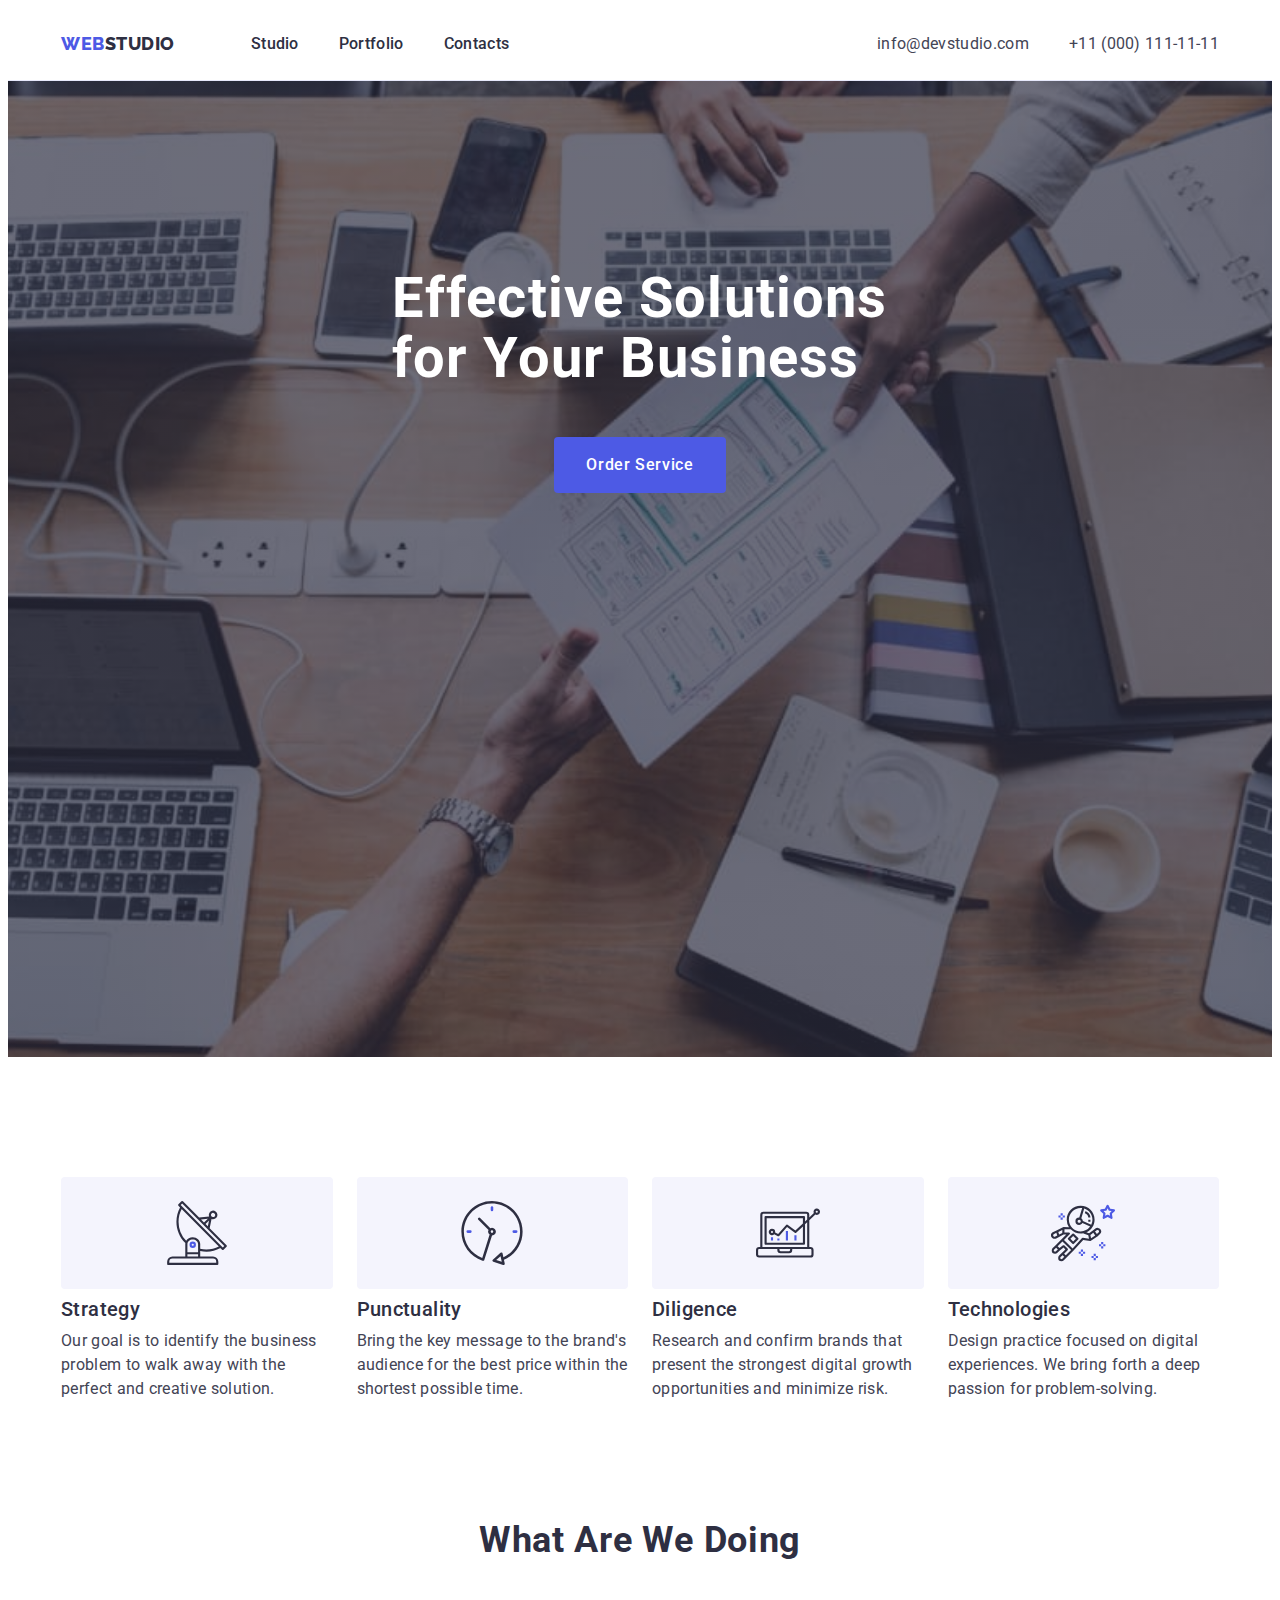
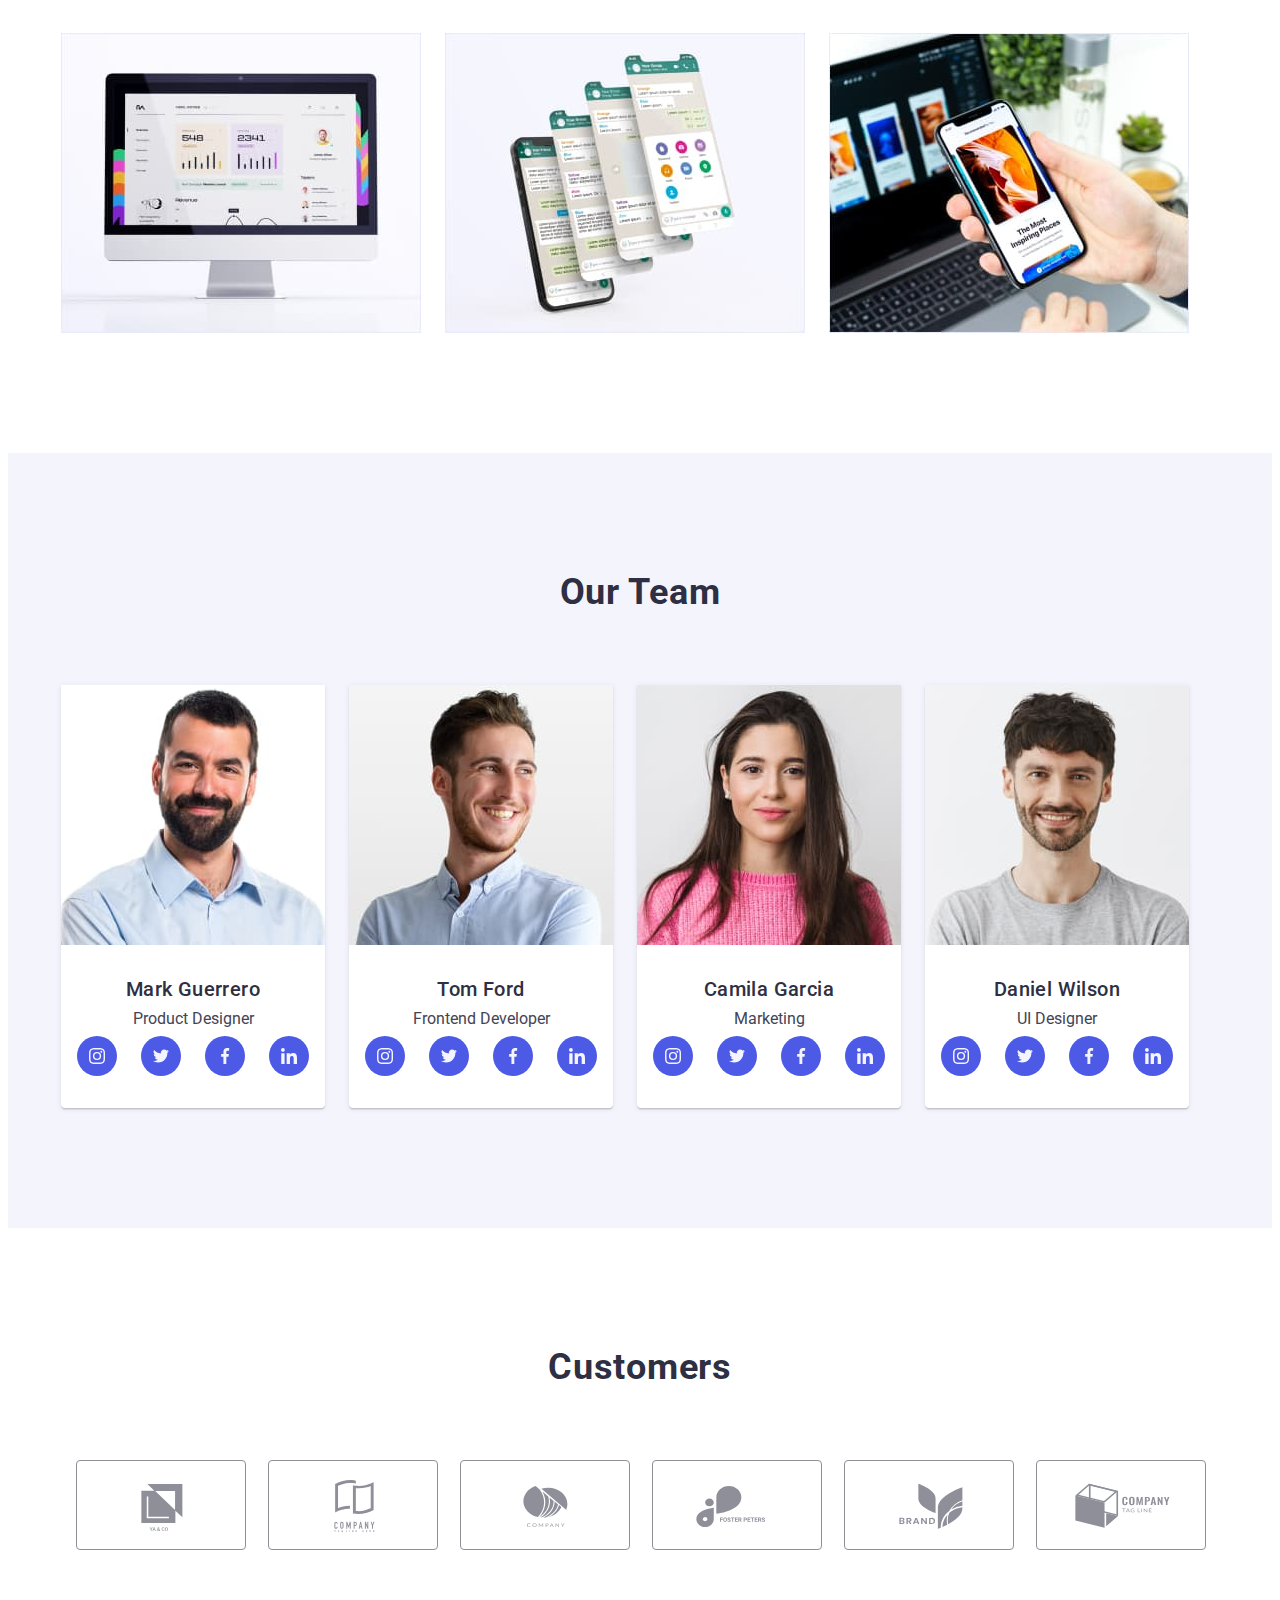
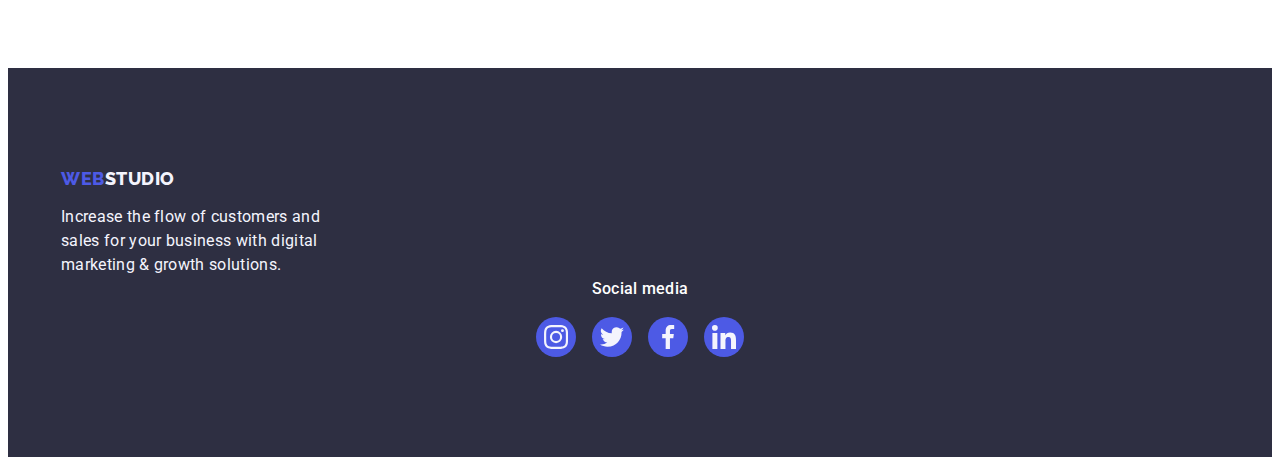
==== commit 6e4f096f: "Summary" ====
--- a/index.html
+++ b/index.html
@@ -384,6 +384,40 @@
           digital marketing & growth solutions.
         </p>
       </div>
+      <div class="container sub-footer">
+       
+        <p class="foot-subtext">Social media</p>
+        <ul class="footer-social list">
+          <li class="icon-list-item">
+            <a class="social-icon-link" href="">
+              <svg class="foot-icon-link" width="24" height="24">
+                <use href="./images/icons.svg#icon-instagram"></use>
+              </svg>
+            </a>
+          </li>
+          <li class="icon-list-item">
+            <a class="social-icon-link" href="">
+              <svg class="foot-icon-link" width="24" height="24">
+                <use href="./images/icons.svg#icon-twitter"></use>
+              </svg>
+            </a>
+          </li>
+          <li class="icon-list-item">
+            <a class="social-icon-link" href="">
+              <svg class="foot-icon-link" width="24" height="24">
+                <use href="./images/icons.svg#icon-facebook"></use>
+              </svg>
+            </a>
+          </li>
+          <li class="icon-list-item">
+            <a class="social-icon-link" href="">
+              <svg class="foot-icon-link" width="24" height="24">
+                <use href="./images/icons.svg#icon-linkedin"></use>
+              </svg>
+            </a>
+          </li>
+        </ul>
+      </div>
     </footer>
   </body>
 </html>
--- a/css/styles.css
+++ b/css/styles.css
@@ -14,6 +14,7 @@
   --cloud: #f4f4fd;
   --button-iris: #4d5ae5;
   --customer-border: #8e8f99;
+  --hover-green:#31D0AA;
 }
 
 h1,
@@ -126,7 +127,6 @@
   color: var(--secondary-text-color);
 }
 .web-logo {
-  display: ;
   font-family: var(--secondary-font);
   font-weight: 800;
   font-size: 18px;
@@ -270,6 +270,7 @@
   margin-bottom: 8px;
 }
 .container > .descr-title-light {
+  
   margin-top: 16px;
   width: 264px;
 }
@@ -387,6 +388,49 @@
 }
 .studio-logo-light {
   color: var(--cloud);
+}
+/* =========================================Social media============================= */
+
+.sub-footer {
+  margin: 0 auto;
+}
+
+.foot-subtext {
+  font-family: "Roboto";
+  font-weight: 500;
+  font-size: 16px;
+  line-height: 1.5;
+  letter-spacing: 0.02em;
+  color: var(--white);
+  display: flex;
+  justify-content: center;
+  margin-bottom: 16px;
+}
+
+.footer-social {
+  display: flex;
+  justify-content: center;
+  gap: 16px;
+}
+.icon-list-item {
+  display: flex;
+  justify-content: center;
+  align-items: center;
+}
+.social-icon-link {
+  display: flex;
+  justify-content: center;
+  align-items: center;
+  width: 40px;
+  height: 40px;
+  border-radius: 50%;
+  background-color: var(--button-iris);
+}
+.link-icon {
+  fill: var(--background-color-cloud);
+}
+.social-icon-link:hover {
+  background-color: var(--hover-green);
 }
 
 /* <!-- ==================Portfolio ==================--> */
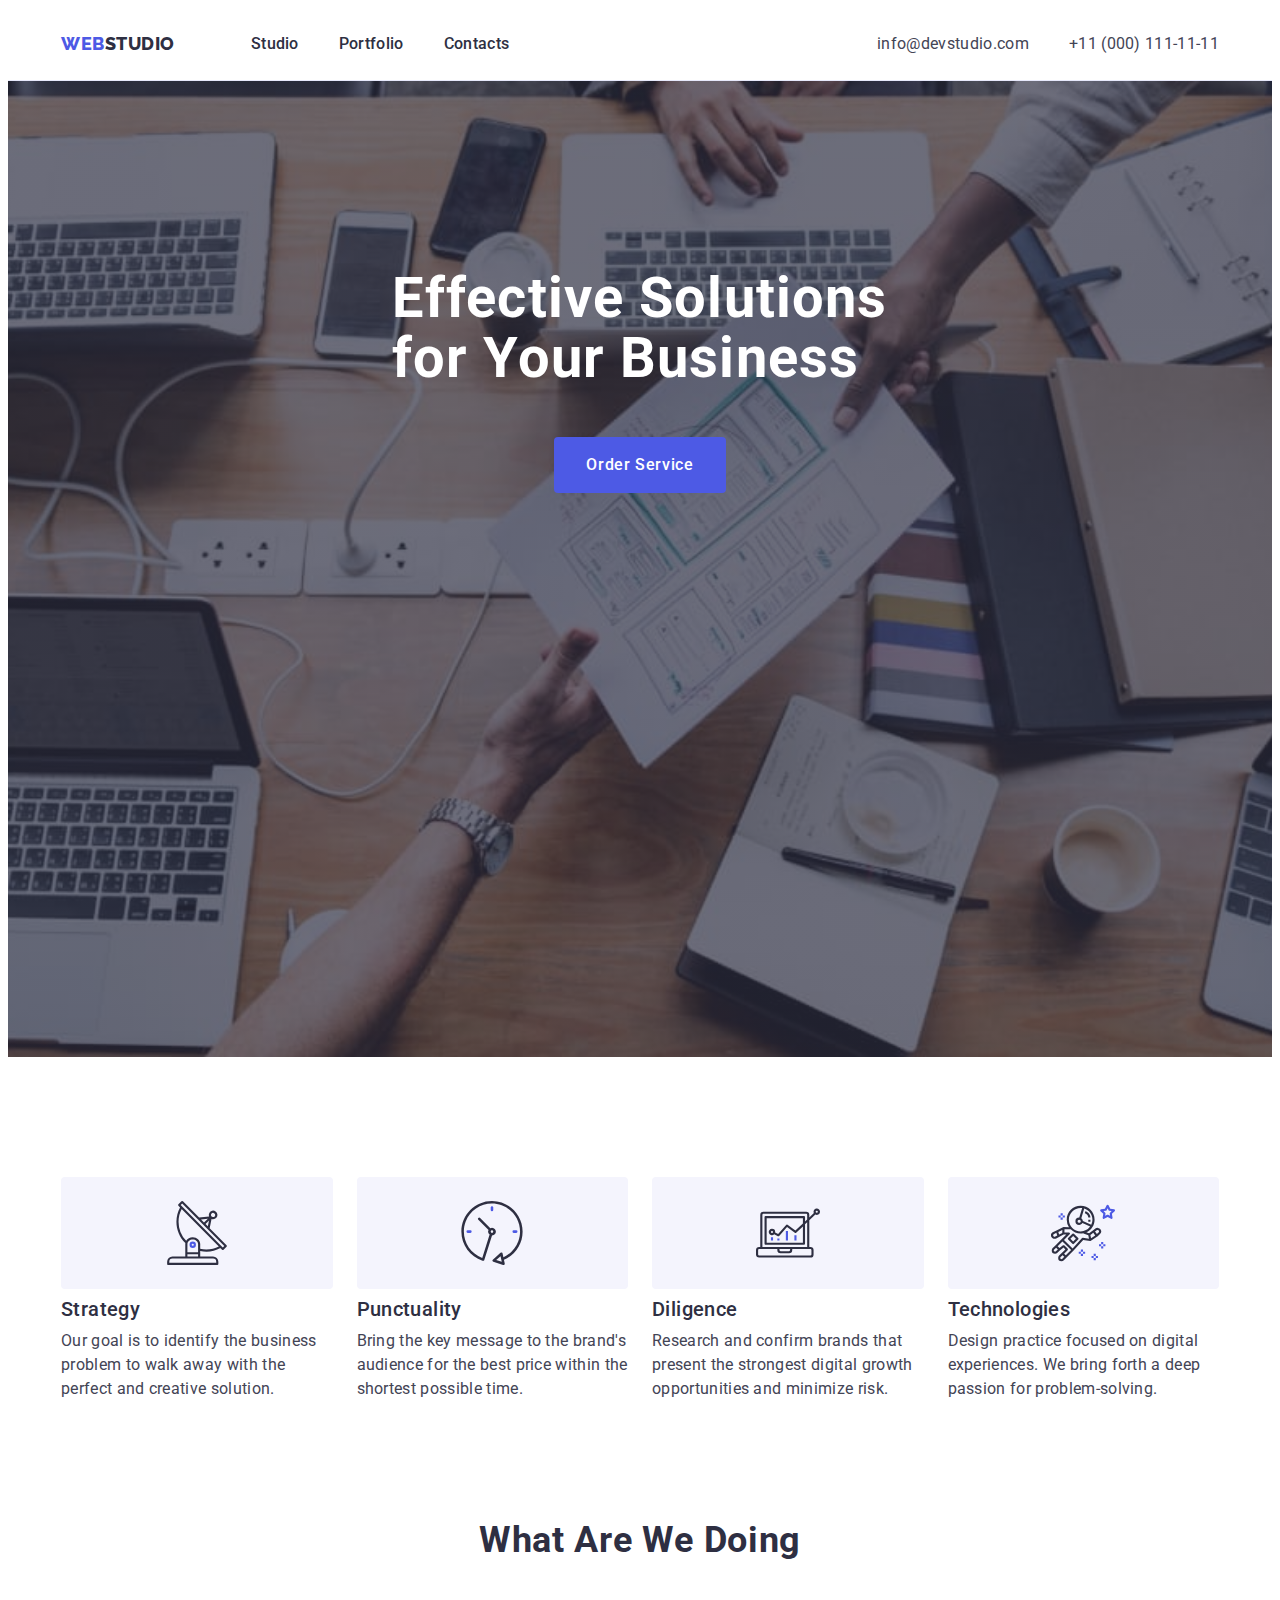
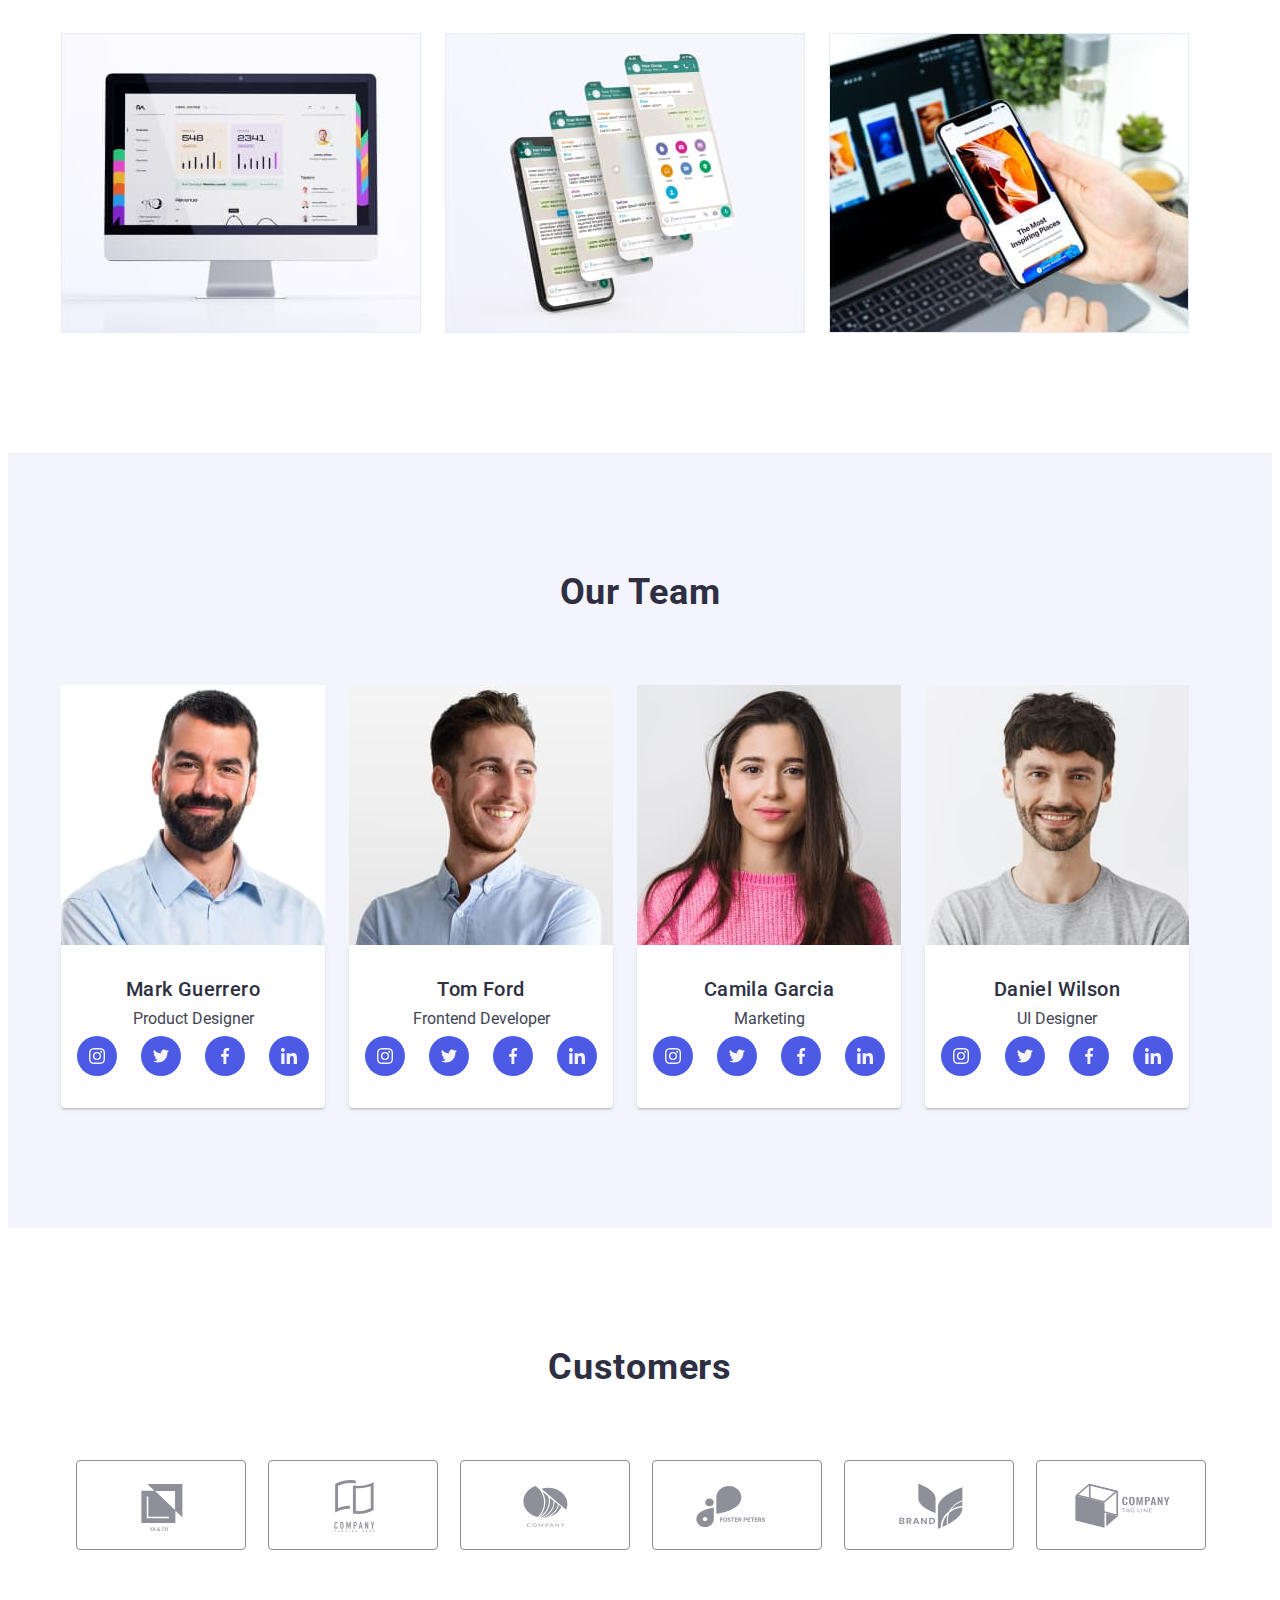
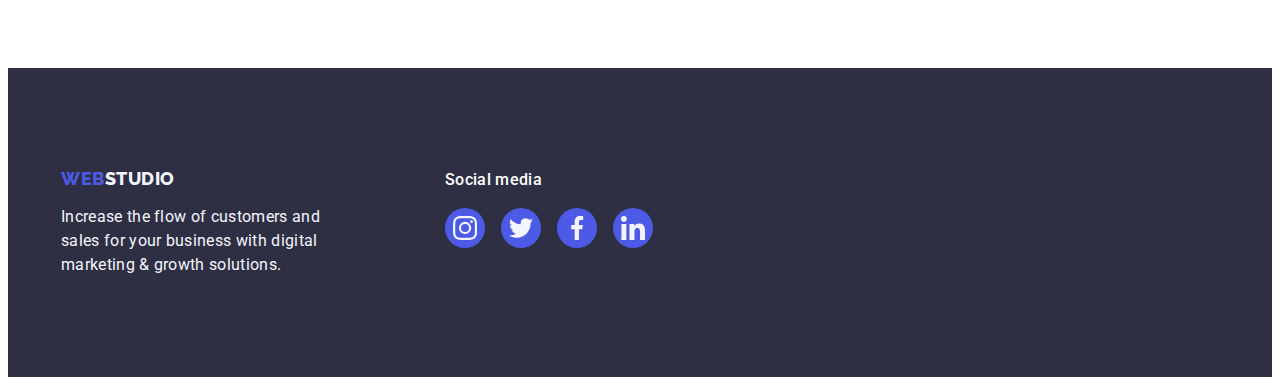
==== commit e1f8594c: "Summary" ====
--- a/index.html
+++ b/index.html
@@ -74,61 +74,53 @@
 
           <ul class="task-list list">
             <li class="title-list icon-antenna position-icon">
-              <a class="task-link-box link" href="">
-                <div class="font-task">
-                  <svg class="task-icon" width="64" height="64">
-                    <use href="./images/icons.svg#icon-antenna"></use>
-                  </svg>
-                </div>
-                <h3 class="title">Strategy</h3>
-                <p class="descr-title descr-title-dark">
-                  Our goal is to identify the business problem to walk away with
-                  the perfect and creative solution.
-                </p>
-              </a>
+              <div class="font-task">
+                <svg class="task-icon" width="64" height="64">
+                  <use href="./images/icons.svg#icon-antenna"></use>
+                </svg>
+              </div>
+              <h3 class="title">Strategy</h3>
+              <p class="descr-title descr-title-dark">
+                Our goal is to identify the business problem to walk away with
+                the perfect and creative solution.
+              </p>
             </li>
 
             <li class="title-list icon-antenna position-icon">
-              <a class="task-link-box link" href="">
-                <div class="font-task">
-                  <svg class="task-icon" width="64" height="64">
-                    <use href="./images/icons.svg#icon-clock"></use>
-                  </svg>
-                </div>
-                <h3 class="title">Punctuality</h3>
-                <p class="descr-title descr-title-dark">
-                  Bring the key message to the brand's audience for the best
-                  price within the shortest possible time.
-                </p>
-              </a>
+              <div class="font-task">
+                <svg class="task-icon" width="64" height="64">
+                  <use href="./images/icons.svg#icon-clock"></use>
+                </svg>
+              </div>
+              <h3 class="title">Punctuality</h3>
+              <p class="descr-title descr-title-dark">
+                Bring the key message to the brand's audience for the best price
+                within the shortest possible time.
+              </p>
             </li>
             <li class="title-list icon-antenna position-icon">
-              <a class="task-link-box link" href="">
-                <div class="font-task">
-                  <svg class="task-icon" width="64" height="64">
-                    <use href="./images/icons.svg#icon-diagram"></use>
-                  </svg>
-                </div>
-                <h3 class="title">Diligence</h3>
-                <p class="descr-title descr-title-dark">
-                  Research and confirm brands that present the strongest digital
-                  growth opportunities and minimize risk.
-                </p>
-              </a>
+              <div class="font-task">
+                <svg class="task-icon" width="64" height="64">
+                  <use href="./images/icons.svg#icon-diagram"></use>
+                </svg>
+              </div>
+              <h3 class="title">Diligence</h3>
+              <p class="descr-title descr-title-dark">
+                Research and confirm brands that present the strongest digital
+                growth opportunities and minimize risk.
+              </p>
             </li>
             <li class="title-list icon-antenna position-icon">
-              <a class="task-link-box link" href="">
-                <div class="font-task">
-                  <svg class="task-icon" width="64" height="64">
-                    <use href="./images/icons.svg#icon-astronaut"></use>
-                  </svg>
-                </div>
-                <h3 class="title">Technologies</h3>
-                <p class="descr-title descr-title-dark">
-                  Design practice focused on digital experiences. We bring forth
-                  a deep passion for problem-solving.
-                </p>
-              </a>
+              <div class="font-task">
+                <svg class="task-icon" width="64" height="64">
+                  <use href="./images/icons.svg#icon-astronaut"></use>
+                </svg>
+              </div>
+              <h3 class="title">Technologies</h3>
+              <p class="descr-title descr-title-dark">
+                Design practice focused on digital experiences. We bring forth a
+                deep passion for problem-solving.
+              </p>
             </li>
           </ul>
         </div>
@@ -376,47 +368,48 @@
 
     <footer class="page-footer">
       <div class="container box-footer">
-        <a href="./index.html" class="web-logo link"
-          >Web<span class="studio-logo-light">Studio</span></a
-        >
-        <p class="descr-title descr-title-light">
-          Increase the flow of customers and sales for your business with
-          digital marketing & growth solutions.
-        </p>
-      </div>
-      <div class="container sub-footer">
-       
-        <p class="foot-subtext">Social media</p>
-        <ul class="footer-social list">
-          <li class="icon-list-item">
-            <a class="social-icon-link" href="">
-              <svg class="foot-icon-link" width="24" height="24">
-                <use href="./images/icons.svg#icon-instagram"></use>
-              </svg>
-            </a>
-          </li>
-          <li class="icon-list-item">
-            <a class="social-icon-link" href="">
-              <svg class="foot-icon-link" width="24" height="24">
-                <use href="./images/icons.svg#icon-twitter"></use>
-              </svg>
-            </a>
-          </li>
-          <li class="icon-list-item">
-            <a class="social-icon-link" href="">
-              <svg class="foot-icon-link" width="24" height="24">
-                <use href="./images/icons.svg#icon-facebook"></use>
-              </svg>
-            </a>
-          </li>
-          <li class="icon-list-item">
-            <a class="social-icon-link" href="">
-              <svg class="foot-icon-link" width="24" height="24">
-                <use href="./images/icons.svg#icon-linkedin"></use>
-              </svg>
-            </a>
-          </li>
-        </ul>
+        <div class="box-one">
+          <a href="./index.html" class="web-logo link"
+            >Web<span class="studio-logo-light">Studio</span></a
+          >
+          <p class="descr-title descr-title-light">
+            Increase the flow of customers and sales for your business with
+            digital marketing & growth solutions.
+          </p>
+        </div>
+        <div class="box-two">
+          <p class="foot-subtext">Social media</p>
+          <ul class="footer-social list">
+            <li class="icon-list-item">
+              <a class="social-icon-link" href="">
+                <svg class="foot-icon-link" width="24" height="24">
+                  <use href="./images/icons.svg#icon-instagram"></use>
+                </svg>
+              </a>
+            </li>
+            <li class="icon-list-item">
+              <a class="social-icon-link" href="">
+                <svg class="foot-icon-link" width="24" height="24">
+                  <use href="./images/icons.svg#icon-twitter"></use>
+                </svg>
+              </a>
+            </li>
+            <li class="icon-list-item">
+              <a class="social-icon-link" href="">
+                <svg class="foot-icon-link" width="24" height="24">
+                  <use href="./images/icons.svg#icon-facebook"></use>
+                </svg>
+              </a>
+            </li>
+            <li class="icon-list-item">
+              <a class="social-icon-link" href="">
+                <svg class="foot-icon-link" width="24" height="24">
+                  <use href="./images/icons.svg#icon-linkedin"></use>
+                </svg>
+              </a>
+            </li>
+          </ul>
+        </div>
       </div>
     </footer>
   </body>
--- a/css/styles.css
+++ b/css/styles.css
@@ -14,7 +14,7 @@
   --cloud: #f4f4fd;
   --button-iris: #4d5ae5;
   --customer-border: #8e8f99;
-  --hover-green:#31D0AA;
+  --hover-green: #31d0aa;
 }
 
 h1,
@@ -76,6 +76,7 @@
 }
 
 /* ======================================Header========================================== */
+
 .page-header {
   padding-top: 24px;
   padding-bottom: 24px;
@@ -90,15 +91,14 @@
   display: flex;
   align-items: center;
 }
-.studio-logo-dark {
-  margin-right: 76px;
-}
+
 .menu-item:not(:last-child) {
   margin-right: 40px;
 }
 .menu {
   display: flex;
   align-items: center;
+  margin-left: 76px;
 }
 .contact {
   display: flex;
@@ -207,9 +207,9 @@
   background: var(--web-logo);
   border: none;
   border-radius: 4px;
-
+}
+.type-button {
   margin: auto;
-
   display: block;
   padding: 16px 32px;
   background: #4d5ae5;
@@ -219,6 +219,7 @@
 .type-button:focus {
   background-color: var(--accent-color);
   color: var(--white);
+  box-shadow: 0px 4px 4px rgba(0, 0, 0, 0.15);
 }
 
 /* ======================================Task and goals========================================== */
@@ -269,8 +270,7 @@
 .name-title {
   margin-bottom: 8px;
 }
-.container > .descr-title-light {
-  
+.container .descr-title-light {
   margin-top: 16px;
   width: 264px;
 }
@@ -302,9 +302,6 @@
 }
 .team-list {
   background-color: var(--background-color-white);
-  box-shadow: 0px 1px 6px rgba(46, 47, 66, 0.08),
-    0px 1px 1px rgba(46, 47, 66, 0.16), 0px 2px 1px rgba(46, 47, 66, 0.08);
-  border-radius: 0px 0px 4px 4px;
 }
 .team-list {
   flex-basis: calc(100% - 72px) / 4;
@@ -335,7 +332,10 @@
 }
 
 .employees-card {
+  border-radius: 0px 0px 4px 4px;
   padding: 32px 16px;
+  box-shadow: 0px 1px 6px rgba(46, 47, 66, 0.08),
+    0px 1px 1px rgba(46, 47, 66, 0.16), 0px 2px 1px rgba(46, 47, 66, 0.08);
 }
 .name-title {
   font-weight: 500;
@@ -366,44 +366,45 @@
   border-radius: 4px;
   border: 1px solid var(--customer-border);
 }
-.customer-icon-link :hover,
-.customer-icon-link :focus {
+.customer-icon-link:hover,
+.customer-icon-link:focus {
   border-color: var(--accent-color);
 }
 .customer-link {
   fill: var(--customer-border);
 }
 
-.customer-icon-link :hover.customer-link,
-.customer-icon-link :focus.customer-link {
+.customer-icon-link:hover .customer-link,
+.customer-icon-link:focus .customer-link {
   fill: var(--accent-color);
 }
 
 /* ======================================footer========================================== */
-
 .page-footer {
   background-color: var(--background-color-navy);
   padding-top: 100px;
   padding-bottom: 100px;
 }
+.box-footer {
+  display: flex;
+  align-items: flex-start;
+}
+
 .studio-logo-light {
   color: var(--cloud);
 }
+
+.box-one {
+  margin-right: 120px;
+}
 /* =========================================Social media============================= */
 
-.sub-footer {
-  margin: 0 auto;
-}
-
 .foot-subtext {
-  font-family: "Roboto";
   font-weight: 500;
   font-size: 16px;
   line-height: 1.5;
   letter-spacing: 0.02em;
   color: var(--white);
-  display: flex;
-  justify-content: center;
   margin-bottom: 16px;
 }
 
@@ -456,7 +457,10 @@
 .portfolio-button:not(:last-child) {
   margin-right: 24px;
 }
-
+.portfolio-link :is(:hover, :focus) {
+  box-shadow: 0px 1px 6px rgba(46, 47, 66, 0.08),
+    0px 1px 1px rgba(46, 47, 66, 0.16), 0px 2px 1px rgba(46, 47, 66, 0.08);
+}
 .buttons {
   display: flex;
   flex-wrap: wrap;
@@ -468,6 +472,8 @@
 .nav-button:focus {
   background-color: var(--accent-color);
   color: var(--white);
+  box-shadow: 0px 3px 1px rgba(0, 0, 0, 0.1), 0px 2px 1px rgba(0, 0, 0, 0.08),
+    0px 2px 2px rgba(0, 0, 0, 0.12);
 }
 
 .portfolio-list {
